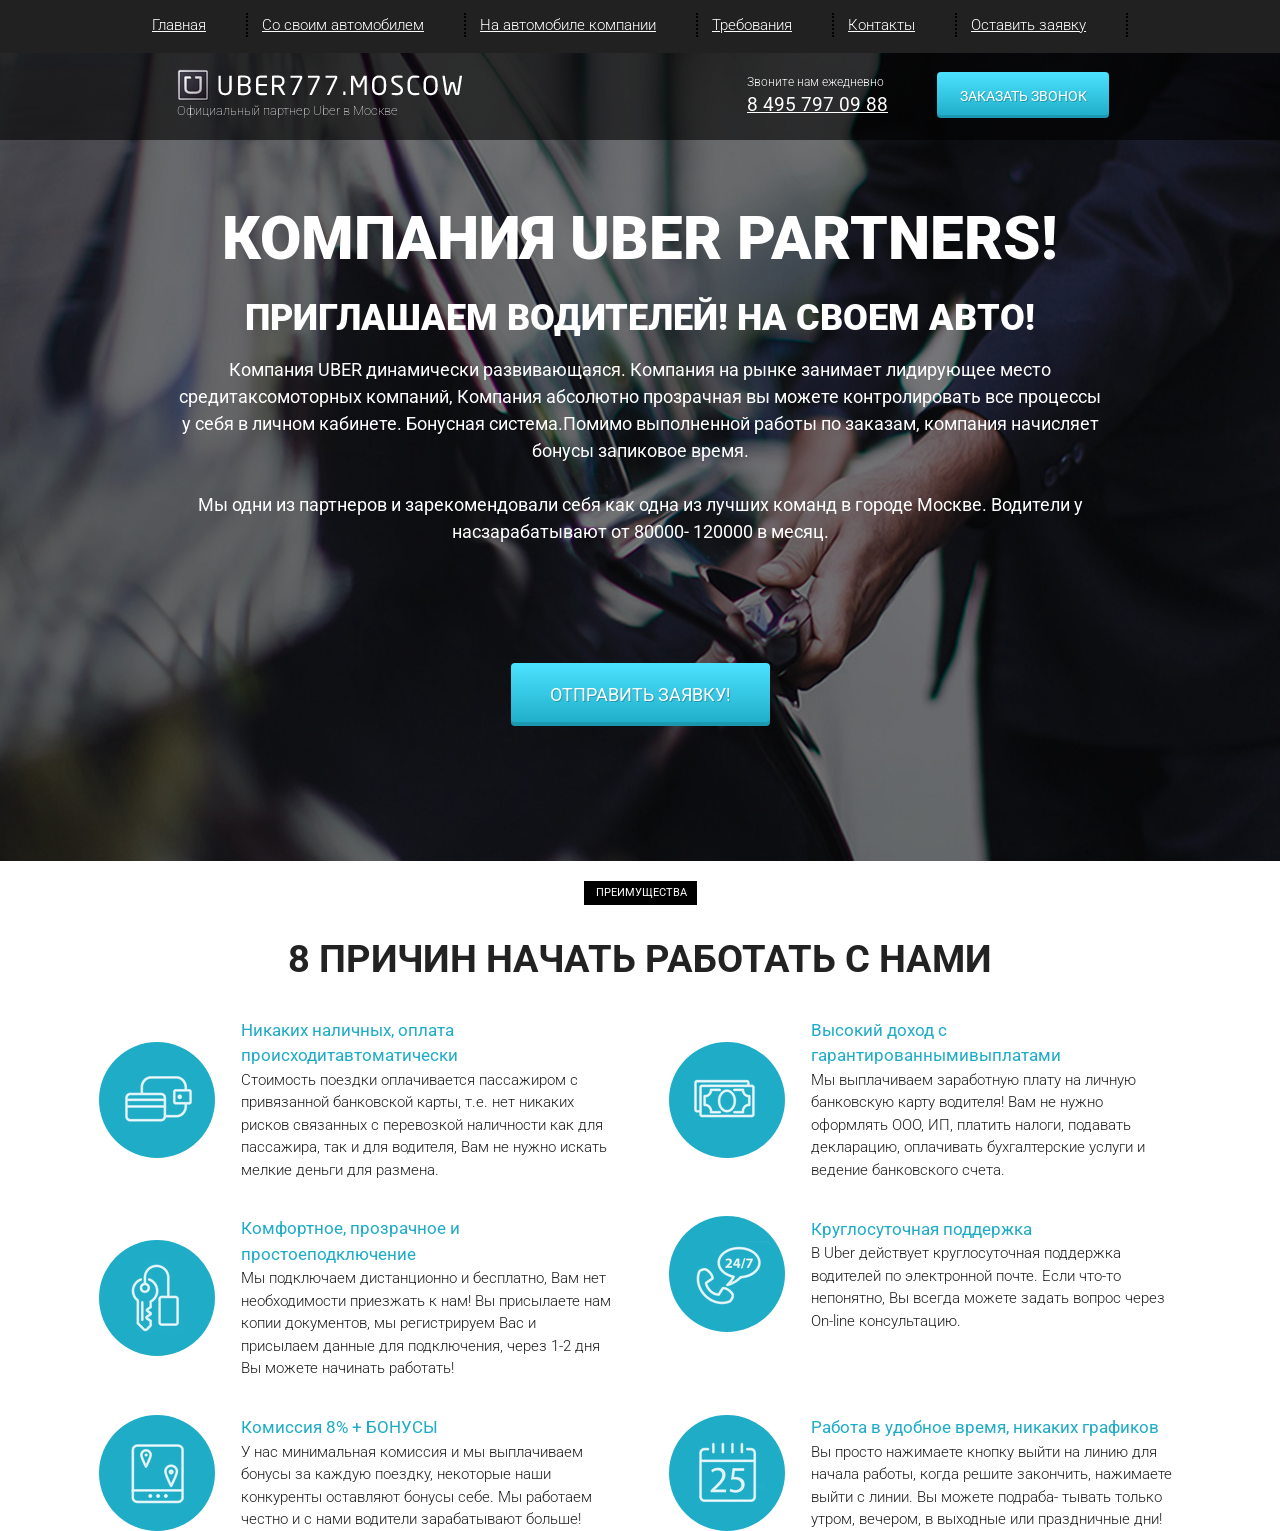
==== src/index.html @ 93c448b1 "first commit" ====
<!DOCTYPE html>
<html lang="en">
<head>
    <meta charset="UTF-8">
    <meta http-equiv="X-UA-Compatible" content="IE=edge">
    <meta name="viewport" content="width=device-width, initial-scale=1.0">
    <title>Document</title>
    <link rel="preconnect" href="https://fonts.googleapis.com">
    <link href="https://fonts.googleapis.com/css2?family=Roboto:wght@300;400;700&display=swap" rel="stylesheet">
    <link rel="stylesheet" href="css/bootstrap-reboot.min.css">
    <link rel="stylesheet" href="css/bootstrap-grid.min.css">
    <link rel="stylesheet" href="css/style.css">

</head>
<body>
    <header>
        <nav>
            <div class="container">
                <ul class="menu">
                    <li class="menu_item"><a href="#" class="menu_link">Главная</a></li>
                    <li class="menu_item"><a href="#" class="menu_link">Со своим автомобилем</a></li>
                    <li class="menu_item"><a href="#" class="menu_link">На автомобиле компании</a></li>
                    <li class="menu_item"><a href="#" class="menu_link">Требования</a></li>
                    <li class="menu_item"><a href="#" class="menu_link">Контакты</a></li>
                    <li class="menu_item"><a href="#" class="menu_link">Оставить заявку</a></li>
                </ul>
        </div>
        </nav>

        <div class="subheader">
            <div class="container">
                <div class="row">
                    <div class="col-md-4 offset-md-1">
                        <a href="#" class="subheader_logo">
                            <img src="icons/logo.png" alt="logo">
                        </a>

                        <div class="subheader_official">Официальный партнер Uber в Москве</div>
                    </div>

                    <div class="col-md-2 offset-md-2">
                        <div class="subheader_call">
                            Звоните нам ежедневно
                        </div>
                        <a href="tel:84957970988" class="subheader_phone">8 495 797 09 88</a>
                    </div>

                    <div class="col-md-2">
                        <button class="subheader_btn">заказать звонок</button>
                    </div>
                
                </div>
            </div>
        </div>
    </header>

    <section class="promo">
        <div class="container">
            <div class="row">
                <div class="col-md-10 offset-md-1">
                    <h1 class="promo_header">
                        КОМПАНИЯ UBER PARTNERS!
                    </h1>
                    <h2 class="promo_subheader">
                        ПРИГЛАШАЕМ ВОДИТЕЛЕЙ! НА СВОЕМ АВТО!
                    </h2>
                    <p class="promo_descr">Компания UBER  динамически развивающаяся. Компания на рынке занимает лидирующее место средитаксомоторных компаний, Компания абсолютно прозрачная вы можете контролировать все процессы у себя в личном кабинете. Бонуcная система.Помимо выполненной работы по заказам, компания начисляет бонусы запиковое время.
                    <br><br>    
                    Мы одни из партнеров и зарекомендовали себя как одна из лучших команд в городе Москве.  Водители у насзарабатывают от 80000- 120000 в месяц.</p>
                    <button class="promo_btn">ОТПРАВИТЬ ЗАЯВКУ!</button>
                </div>
            </div>
        </div>
    </section>

    <section class="advantages">

        <div class="container">
            <h2 class="advantages_header">преимущества</h2>
            <h3 class="advantages_subheader">8 причин начать работать с нами</h3>
            <div class="row">
                <div class="col-md-6">
                    <div class="advantages_card">
                        <div class="card_icon">
                            <img src="icons/wallet_icn.png" alt="icon">
                        </div>
                        <div class="card_descr">
                            <div class="card_subtitle">
                                Никаких наличных, оплата происходитавтоматически
                            </div>
                            <div class="card_text">
                                Стоимость поездки оплачивается пассажиром с привязанной банковской карты, т.е. нет никаких рисков связанных с перевозкой наличности как для пассажира, так и для водителя, Вам не нужно искать мелкие деньги для размена.  
                            </div>
                        </div>
                    </div>
                </div>

                <div class="col-md-6">
                    <div class="advantages_card">
                        <div class="card_icon">
                            <img src="icons/money_icn.svg" alt="icon">
                        </div>
                        <div class="card_descr">
                            <div class="card_subtitle">
                                Высокий доход с гарантированнымивыплатами
                            </div>
                            <div class="card_text">
                                Мы выплачиваем заработную плату на личную банковскую карту водителя! Вам не нужно оформлять ООО, ИП, платить налоги, подавать декларацию, оплачивать бухгалтерские услуги и ведение банковского счета.  
                            </div>
                        </div>
                    </div>
                </div>

                <div class="col-md-6">
                    <div class="advantages_card">
                        <div class="card_icon">
                            <img src="icons/keys_icn.svg" alt="icon">
                        </div>
                        <div class="card_descr">
                            <div class="card_subtitle">
                                Комфортное, прозрачное и простоеподключение
                            </div>
                            <div class="card_text">
                                Мы подключаем дистанционно и бесплатно, Вам нет необходимости приезжать к нам! Вы присылаете нам копии документов, мы регистрируем Вас и присылаем данные для подключения, через 1-2 дня Вы можете начинать работать!  
                            </div>
                        </div>
                    </div>
                </div>

                <div class="col-md-6">
                    <div class="advantages_card">
                        <div class="card_icon">
                            <img src="icons/phone_icn.png" alt="icon">
                        </div>
                        <div class="card_descr">
                            <div class="card_subtitle">
                                Круглосуточная поддержка
                            </div>
                            <div class="card_text">
                                В Uber действует круглосуточная поддержка водителей по электронной почте. Если что-то непонятно, Вы всегда можете задать вопрос через On-line консультацию.
                            </div>
                        </div>
                    </div>
                </div>

                <div class="col-md-6">
                    <div class="advantages_card">
                        <div class="card_icon">
                            <img src="icons/tablet_icn.png" alt="icon">
                        </div>
                        <div class="card_descr">
                            <div class="card_subtitle">
                                Комиссия 8% + БОНУСЫ
                            </div>
                            <div class="card_text">
                                У нас минимальная комиссия и мы выплачиваем бонусы за каждую поездку, некоторые наши конкуренты оставляют бонусы себе. Мы работаем честно и с нами водители зарабатывают больше!  
                            </div>
                        </div>
                    </div>
                </div>

                <div class="col-md-6">
                    <div class="advantages_card">
                        <div class="card_icon">
                            <img src="icons/calendar_icn.png" alt="icon">
                        </div>
                        <div class="card_descr">
                            <div class="card_subtitle">
                                Работа в удобное время, никаких графиков
                            </div>
                            <div class="card_text">
                                Вы просто нажимаете кнопку выйти на линию для начала работы, когда решите закончить, нажимаете выйти с линии. Вы можете подраба-
тывать только утром, вечером, в выходные или праздничные дни!   
                            </div>
                        </div>
                    </div>
                </div>

            </div>
        </div>

    </section>
</body>
</html>
---- src/css/style.css ----
* {
    font-family: 'Roboto', sans-serif;
}

header {
    position: relative;
}

nav {
    height: 53px;
    background: #212121;
}

.menu {
    display: flex;
    justify-content: space-between;
    padding: 13px 70px;
    margin: 0;
    list-style: none;
}

.menu .menu_link {
    font-weight: 300;
    font-size: 15px;
    color: #FFFFFF;
}

.menu .menu_item {
    border-right: 2px dotted black;
    padding-right: 40px;
}

.subheader {
    position: absolute;
    width: 100%;
    height: 87px;
    background: rgba(0, 0, 0, .6);
}

.subheader .subheader_logo {
    display: block;
    max-width: 100%;
    margin-top: 16px;
}

.subheader .subheader_official {
    font-weight: 100;
    font-size: 13px;
    color: #FFFFFF;
}

.subheader .subheader_call {
    font-weight: 300;
    font-size: 12px;
    color: #FFFFFF;
    margin-top: 20px;
}

.subheader .subheader_phone {
    text-transform: uppercase;
    font-weight: 400;
    font-size: 19px;
    color: #FFFFFF;
}

.subheader .subheader_btn {
    margin-top: 19px;
    width: 172px;
    height: 46px;
    background: linear-gradient(0deg, #1EACC7 0%, #4CE2FF 100%);
    box-shadow: inset 0px -3px 0px rgba(0, 0, 0, 0.12);
    border-radius: 4px;
    border: none;
    font-weight: 400;
    font-size: 14px;
    line-height: 46px;
    align-items: center;
    text-align: center;
    text-transform: uppercase;
    color: #FFFFFF;
    text-shadow: 1px 1px 0px rgba(0, 0, 0, 0.21);
}

.promo {
    padding: 150px 0 135px 0;
    min-height: 800px;
    background: url(../Img/uber_bg.jpeg) center center/cover no-repeat;
}

.promo .promo_header {
    margin: 0;
    font-weight: 900;
    font-size: 60px;
    align-items: center;
    text-align: center;
    text-transform: uppercase;
    color: #FFFFFF;
}

.promo .promo_subheader {
    margin: 0;
    margin-top: 22px;
    font-weight: 900;
    font-size: 36px;
    align-items: center;
    text-align: center;
    text-transform: uppercase;
    color: #FFFFFF;
}

.promo .promo_descr {
    margin-top: 16px;
    font-weight: 400;
    font-size: 18px;
    align-items: center;
    text-align: center;
    color: #FFFFFF;
}

.promo .promo_btn {
    display: block;
    margin: 118px auto 0 auto;
    width: 259px;
    height: 63px;
    background: linear-gradient(0deg, #1EACC7 0%, #4CE2FF 100%);
    box-shadow: inset 0px -4px 0px rgba(0, 0, 0, 0.12);
    border-radius: 4px;
    border: none;
    font-weight: 400;
    font-size: 18px;
    align-items: center;
    text-align: center;
    text-transform: uppercase;
    color: #FFFFFF;
    text-shadow: 1px 1px 0px rgba(0, 0, 0, 0.21);
}

.advantages_header {
    margin: 0 auto;
    margin-top: 20px;
    width: 113px;
    height: 24px;
    padding: 5px 12px;
    font-weight: 400;
    font-size: 11px;
    text-transform: uppercase;
    color: #FFFFFF;
    background-color: #000000;
}

.advantages_subheader {
    font-weight: 700;
    font-size: 38px;
    text-transform: uppercase;
    color: #222222;
    margin: 0 auto;
    text-align: center;
    margin-top: 32px;
}

.advantages_card {
    display: flex;
    justify-content: center;
    align-items: center;
    margin-top: 35px
}

.card_icon {
    border-radius: 100%;
    background-color: #1EACC7;
    width: 116px;
    height: 116px;
    display: flex;
    justify-content: center;
    align-items: center;
    margin-right: 26px;
}

.card_descr {
    width: 371px;
}

.card_subtitle {
    font-weight: 400;
    font-size: 17px;
    display: flex;
    align-items: center;
    color: #1EACC7;
}

.card_text {
    font-weight: 300;
    font-size: 15px;
    color: #202020;
}
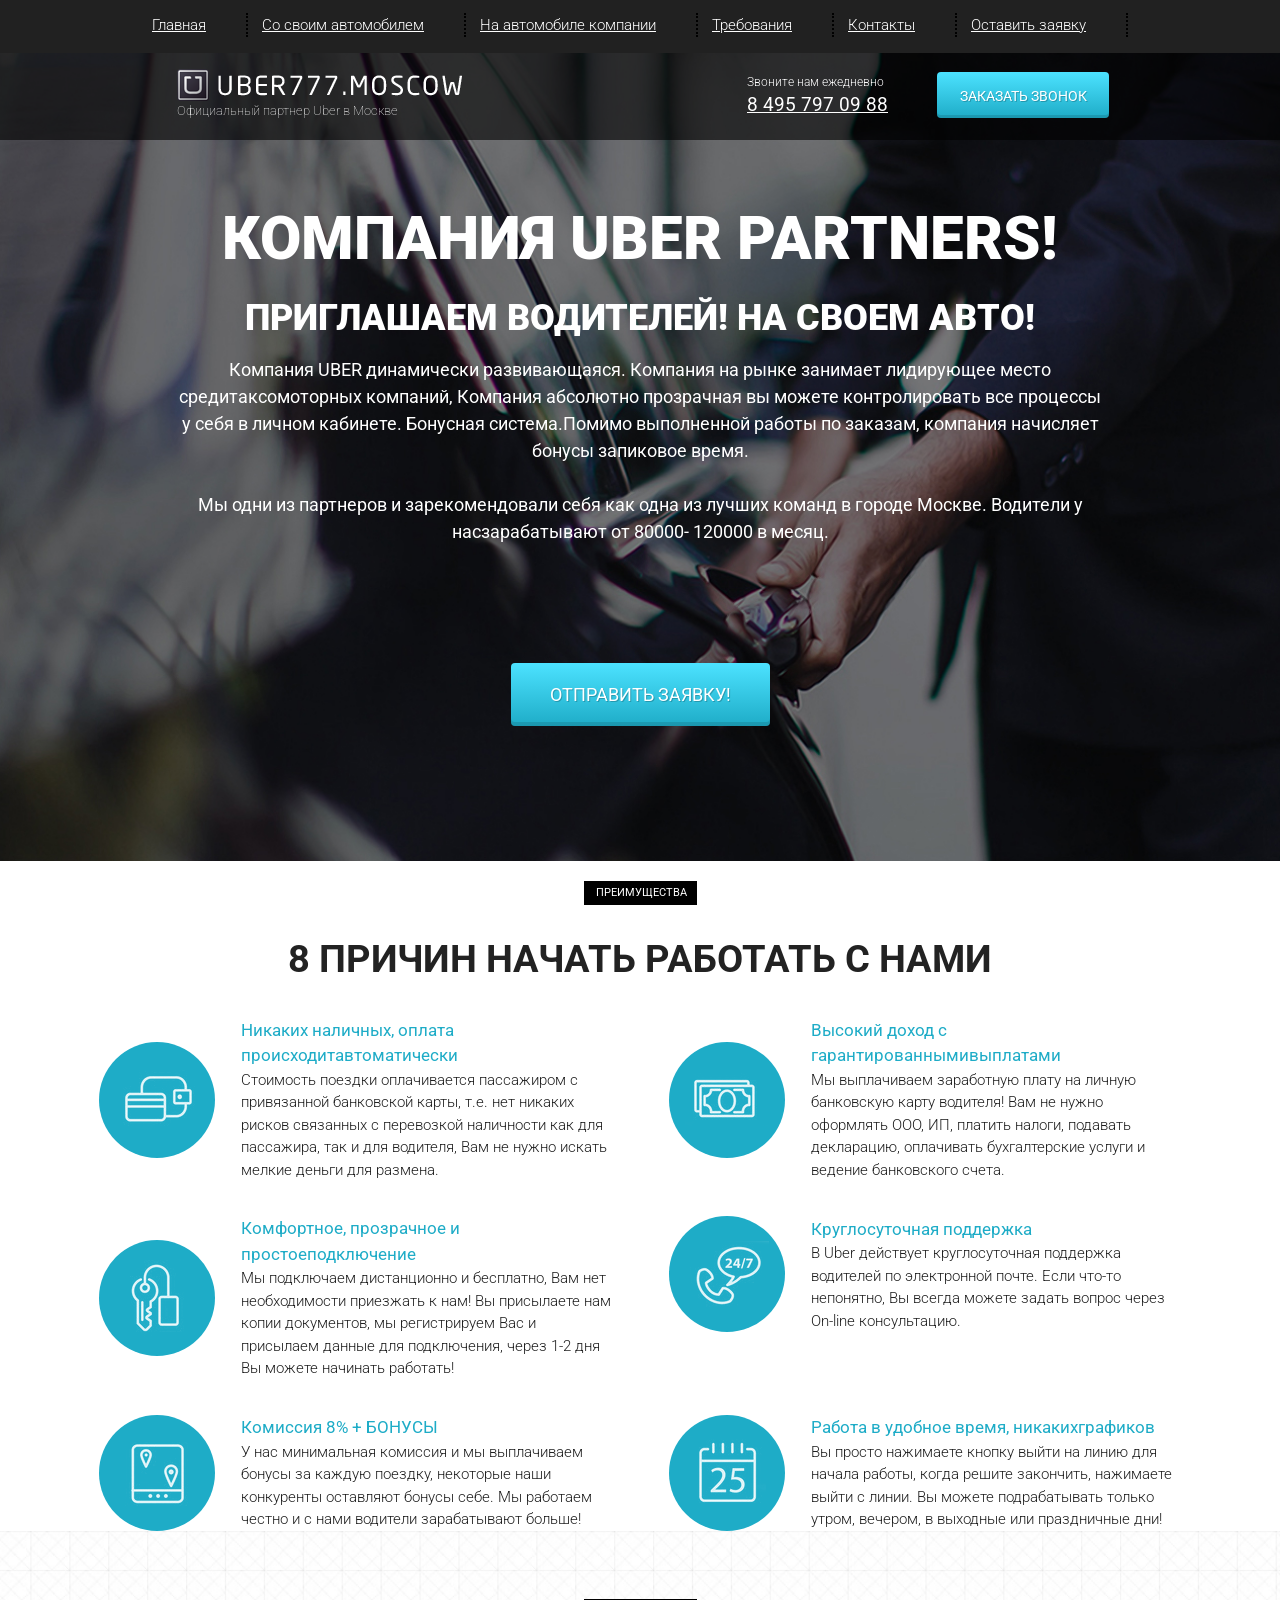
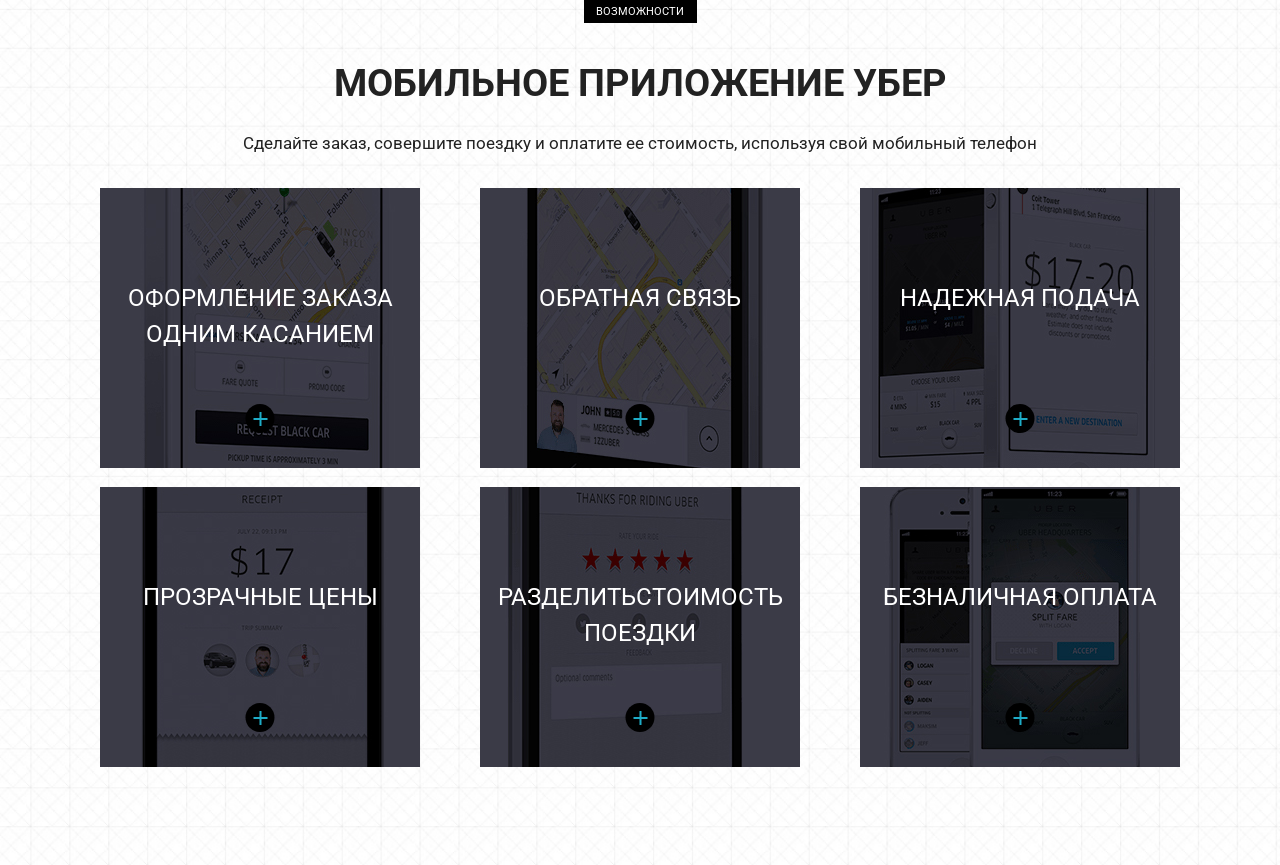
==== commit d694927e: "add mobile section" ====
--- a/src/index.html
+++ b/src/index.html
@@ -9,7 +9,7 @@
     <link href="https://fonts.googleapis.com/css2?family=Roboto:wght@300;400;700&display=swap" rel="stylesheet">
     <link rel="stylesheet" href="css/bootstrap-reboot.min.css">
     <link rel="stylesheet" href="css/bootstrap-grid.min.css">
-    <link rel="stylesheet" href="css/style.css">
+    <link rel="stylesheet" href="css/style.min.css">
 
 </head>
 <body>
@@ -76,8 +76,8 @@
     <section class="advantages">
 
         <div class="container">
-            <h2 class="advantages_header">преимущества</h2>
-            <h3 class="advantages_subheader">8 причин начать работать с нами</h3>
+            <h2 class="label">преимущества</h2>
+            <h3 class="title">8 причин начать работать с нами</h3>
             <div class="row">
                 <div class="col-md-6">
                     <div class="advantages_card">
@@ -166,20 +166,64 @@
                         </div>
                         <div class="card_descr">
                             <div class="card_subtitle">
-                                Работа в удобное время, никаких -графиков
-                            </div>
-                            <div class="card_text">
-                                Вы просто нажимаете кнопку выйти на линию для начала работы, когда решите закончить, нажимаете выйти с линии. Вы можете подраба-
-тывать только утром, вечером, в выходные или праздничные дни!   
-                            </div>
-                        </div>
-                    </div>
-                </div>
-
-            </div>
-        </div>
-
+                                Работа в удобное время, никакихграфиков
+                            </div>
+                            <div class="card_text">
+                                Вы просто нажимаете кнопку выйти на линию для начала работы, когда решите закончить, нажимаете выйти с линии. Вы можете подрабатывать только утром, вечером, в выходные или праздничные дни!   
+                            </div>
+                        </div>
+                    </div>
+                </div>
+
+            </div>
+        </div>
     </section>
+
+    <section class="mobile">
+        <div class="container">
+            <div class="label">возможности</div>
+        <div class="title">мобильное приложение убер</div>
+        <div class="subtitle">Сделайте заказ, совершите поездку и оплатите ее стоимость, используя свой мобильный телефон</div>
+        <div class="row">
+            <div class="col-md-4">
+                <div class="mobile_item mobile_item_1">
+                    <div class="mobile_item_subtitle">оформление заказа одним касанием</div>
+                    <div class="mobile_item_plus"><img src="icons/plus.png" alt="plus"></div>
+                </div>
+            </div>
+            <div class="col-md-4">
+                <div class="mobile_item mobile_item_2">
+                    <div class="mobile_item_subtitle">обратная связь</div>
+                    <div class="mobile_item_plus"><img src="icons/plus.png" alt="plus"></div>
+                </div>
+            </div>
+            <div class="col-md-4">
+                <div class="mobile_item mobile_item_3">
+                    <div class="mobile_item_subtitle">надежная подача</div>
+                    <div class="mobile_item_plus"><img src="icons/plus.png" alt="plus"></div>
+                </div>
+            </div>
+            <div class="col-md-4">
+                <div class="mobile_item mobile_item_4">
+                    <div class="mobile_item_subtitle">прозрачные цены</div>
+                    <div class="mobile_item_plus"><img src="icons/plus.png" alt="plus"></div>
+                </div>
+            </div>
+            <div class="col-md-4">
+                <div class="mobile_item mobile_item_5">
+                    <div class="mobile_item_subtitle">разделитьстоимость поездки</div>
+                    <div class="mobile_item_plus"><img src="icons/plus.png" alt="plus"></div>
+                </div>
+            </div>
+            <div class="col-md-4">
+                <div class="mobile_item mobile_item_6">
+                    <div class="mobile_item_subtitle">безналичная оплата</div>
+                    <div class="mobile_item_plus"><img src="icons/plus.png" alt="plus"></div>
+                </div>
+            </div>
+        </div>
+        </div>
+    </section>
+
 </body>
 </html>
--- a/src/css/style.min.css
+++ b/src/css/style.min.css
@@ -0,0 +1 @@
+*{font-family:"Roboto",sans-serif}header{position:relative}nav{height:53px;background:#212121}.menu{display:flex;justify-content:space-between;padding:13px 70px;margin:0;list-style:none}.menu .menu_link{font-weight:300;font-size:15px;color:#fff}.menu .menu_item{border-right:2px dotted #000;padding-right:40px}.subheader{position:absolute;width:100%;height:87px;background:rgba(0,0,0,.6)}.subheader .subheader_logo{display:block;max-width:100%;margin-top:16px}.subheader .subheader_official{font-weight:100;font-size:13px;color:#fff}.subheader .subheader_call{font-weight:300;font-size:12px;color:#fff;margin-top:20px}.subheader .subheader_phone{text-transform:uppercase;font-weight:400;font-size:19px;color:#fff}.subheader .subheader_btn{margin-top:19px;width:172px;height:46px;background:linear-gradient(0deg, #1EACC7 0%, #4CE2FF 100%);box-shadow:inset 0px -3px 0px rgba(0,0,0,.12);border-radius:4px;border:none;font-weight:400;font-size:14px;line-height:46px;align-items:center;text-align:center;text-transform:uppercase;color:#fff;text-shadow:1px 1px 0px rgba(0,0,0,.21)}.promo{padding:150px 0 135px 0;min-height:800px;background:url(../Img/uber_bg.jpeg) center center/cover no-repeat}.promo .promo_header{margin:0;font-weight:900;font-size:60px;align-items:center;text-align:center;text-transform:uppercase;color:#fff}.promo .promo_subheader{margin:0;margin-top:22px;font-weight:900;font-size:36px;align-items:center;text-align:center;text-transform:uppercase;color:#fff}.promo .promo_descr{margin-top:16px;font-weight:400;font-size:18px;align-items:center;text-align:center;color:#fff}.promo .promo_btn{display:block;margin:118px auto 0 auto;width:259px;height:63px;background:linear-gradient(0deg, #1EACC7 0%, #4CE2FF 100%);box-shadow:inset 0px -4px 0px rgba(0,0,0,.12);border-radius:4px;border:none;font-weight:400;font-size:18px;align-items:center;text-align:center;text-transform:uppercase;color:#fff;text-shadow:1px 1px 0px rgba(0,0,0,.21)}.label{margin:0 auto;margin-top:20px;width:113px;height:24px;padding:5px 12px;font-weight:400;font-size:11px;text-transform:uppercase;color:#fff;background-color:#000}.title{font-weight:700;font-size:38px;text-transform:uppercase;color:#222;margin:0 auto;text-align:center;margin-top:32px}.subtitle{margin-top:19px;font-weight:400;font-size:17px;text-align:center;color:#222}.advantages_card{display:flex;justify-content:center;align-items:center;margin-top:35px}.card_icon{border-radius:100%;background-color:#1eacc7;width:116px;height:116px;display:flex;justify-content:center;align-items:center;margin-right:26px}.card_descr{width:371px}.card_subtitle{font-weight:400;font-size:17px;display:flex;align-items:center;color:#1eacc7}.card_text{font-weight:300;font-size:15px;color:#202020}.mobile{min-height:864px;padding:48px 0 79px 0;background:url(../Img/mobile_bg.png) center center/cover no-repeat}.mobile .row{margin-top:32px}.mobile_item{width:320px;height:280px;margin:0 auto;margin-bottom:19px;padding-top:92px;position:relative}.mobile_item_1{background:url(../Img/card_1.png) center center/cover no-repeat}.mobile_item_2{background:url(../Img/card_2.png) center center/cover no-repeat}.mobile_item_3{background:url(../Img/card_3.png) center center/cover no-repeat}.mobile_item_4{background:url(../Img/card_4.png) center center/cover no-repeat}.mobile_item_5{background:url(../Img/card_5.png) center center/cover no-repeat}.mobile_item_6{background:url(../Img/card_6.png) center center/cover no-repeat}.mobile_item_subtitle{font-weight:400;font-size:24px;text-align:center;text-transform:uppercase;color:#fff}.mobile_item_plus{position:absolute;width:29px;height:29px;background:#000;margin:0 auto;border-radius:100%;padding:6px;display:flex;justify-content:center;align-items:center;bottom:35px;left:50%;transform:translateX(-50%);cursor:pointer}/*# sourceMappingURL=style.min.css.map */
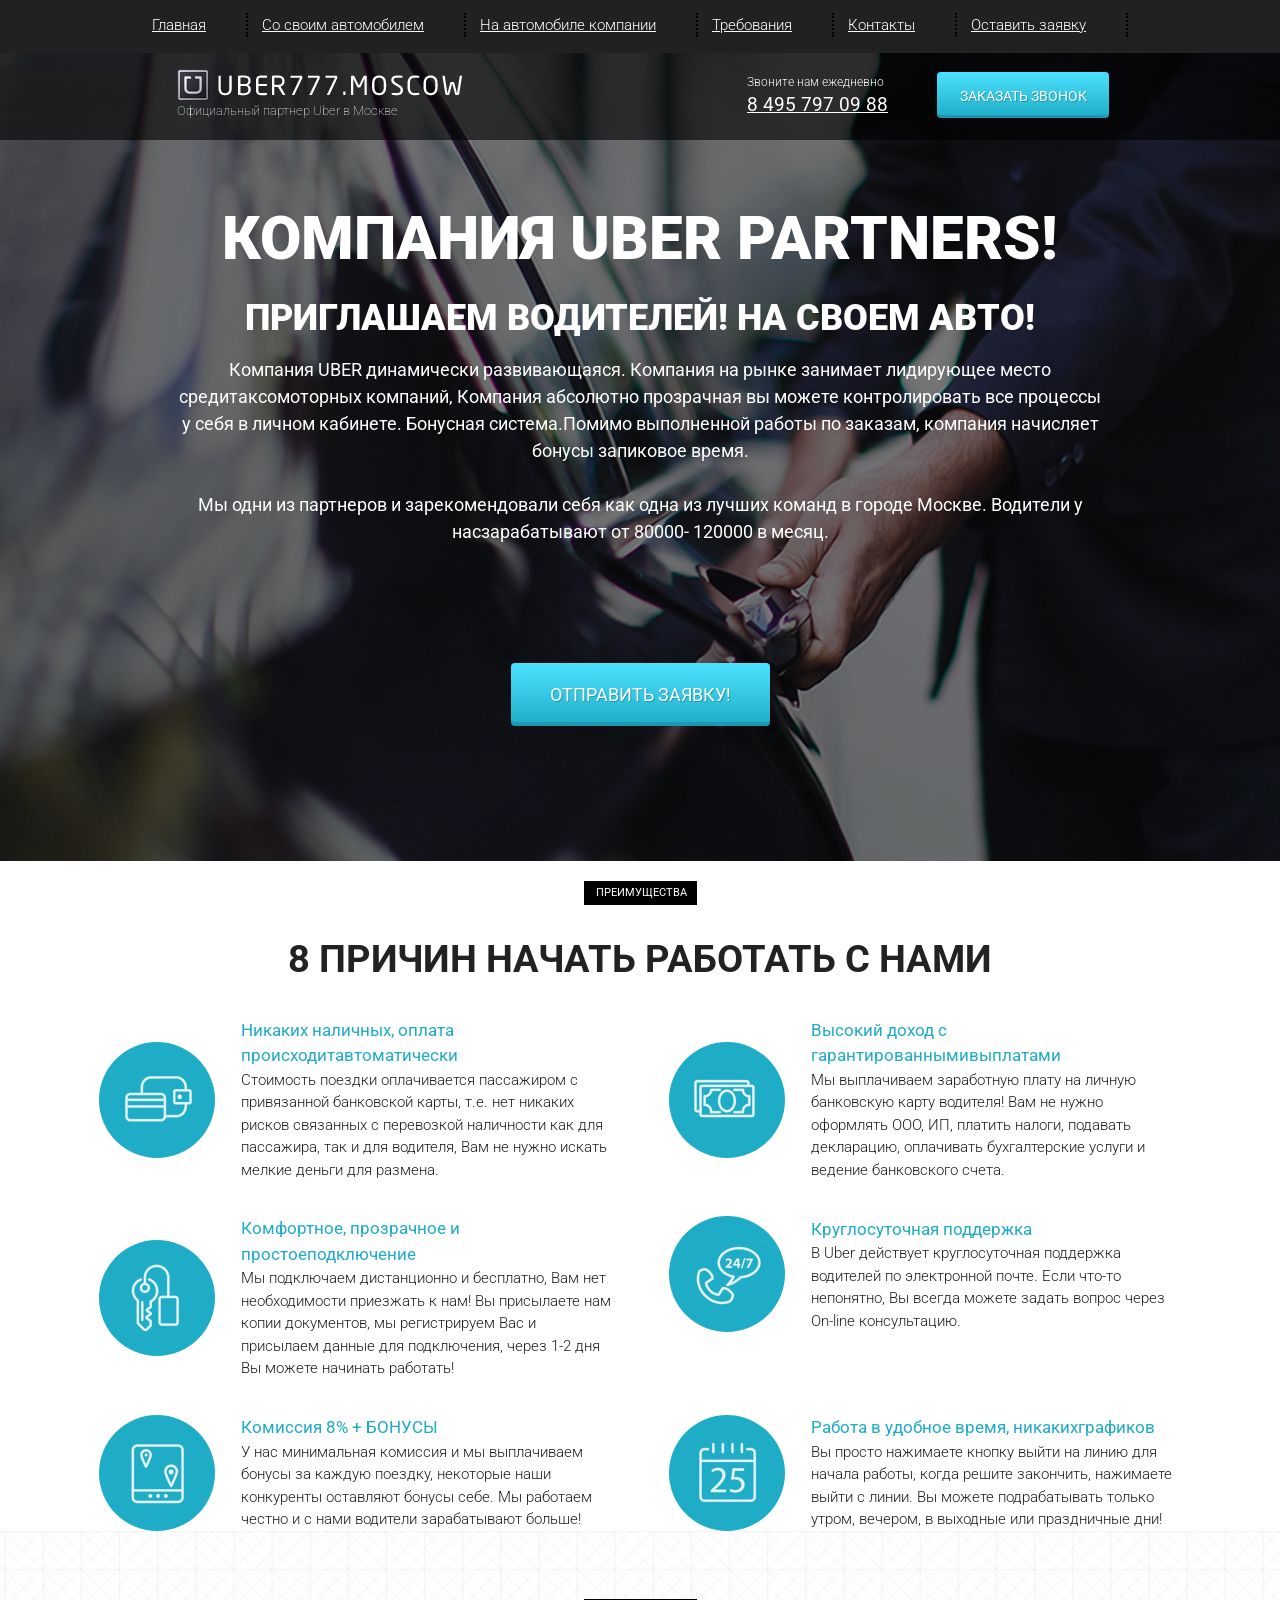
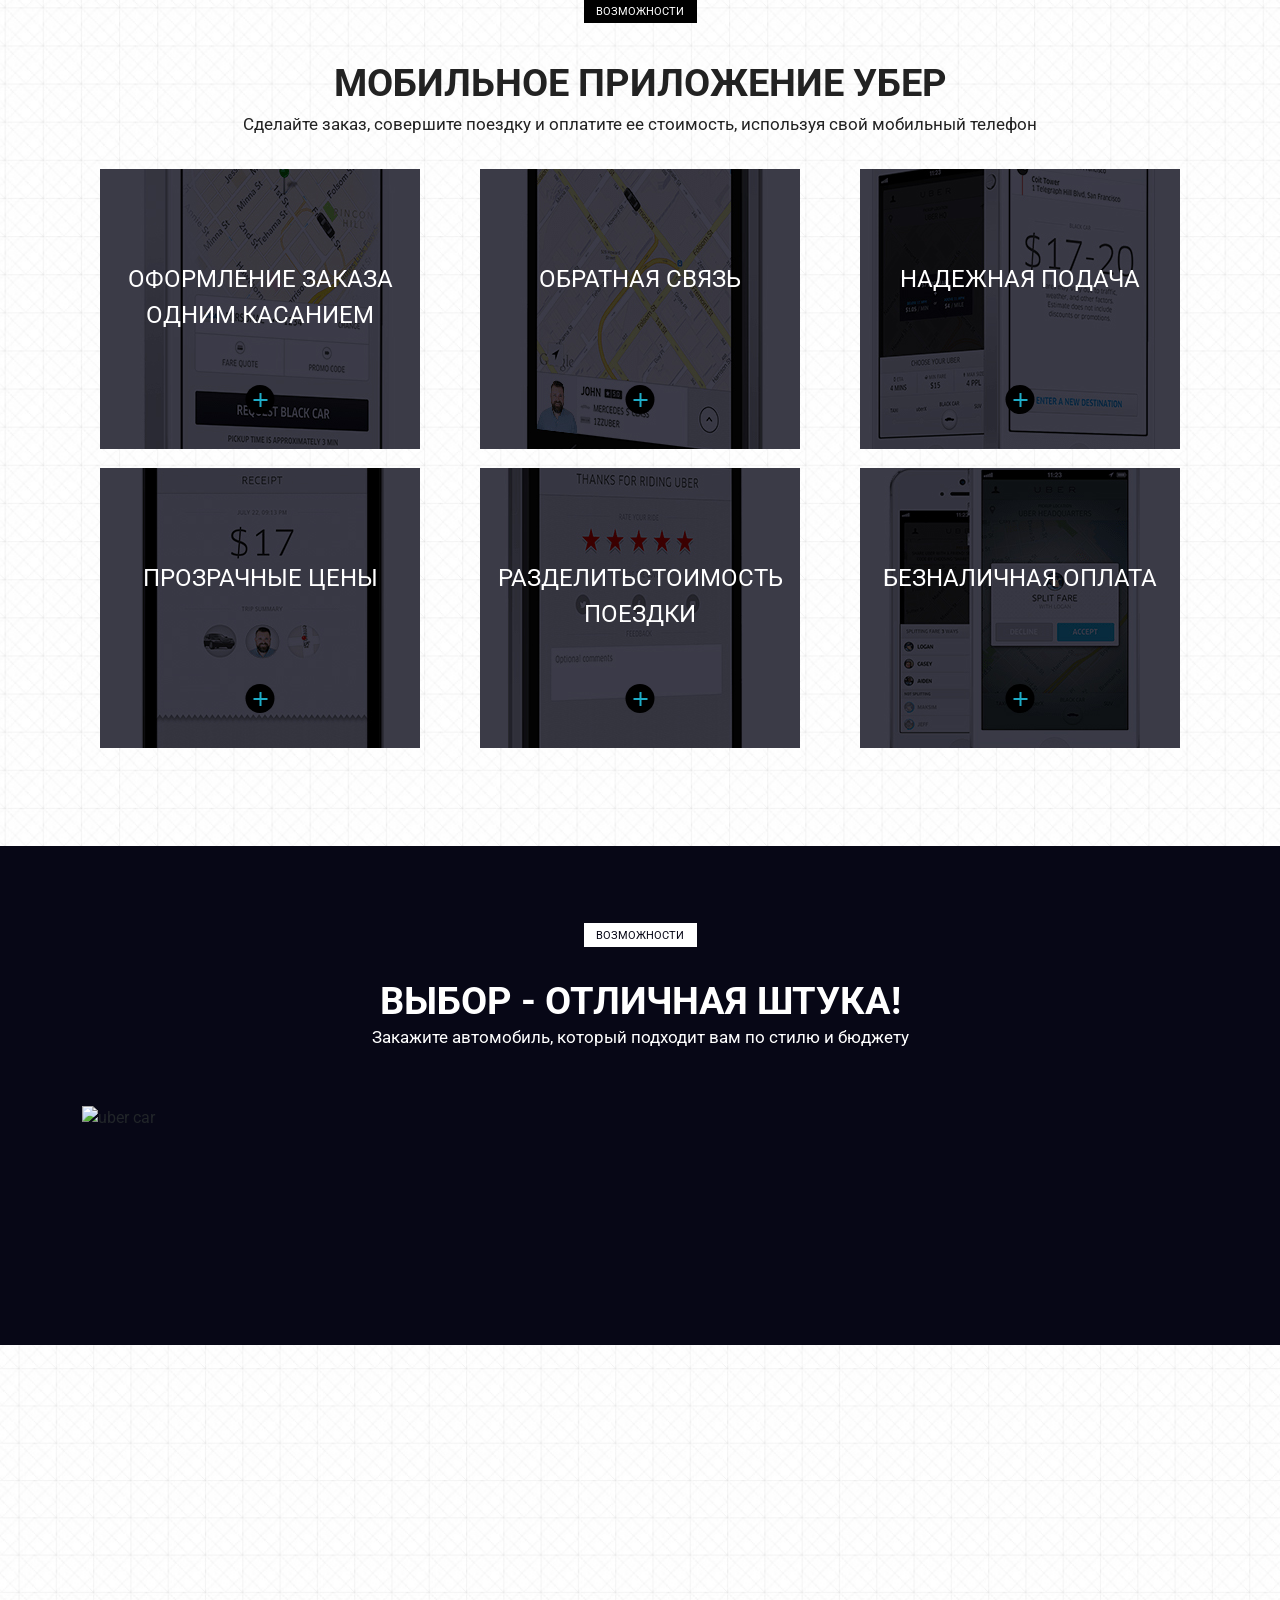
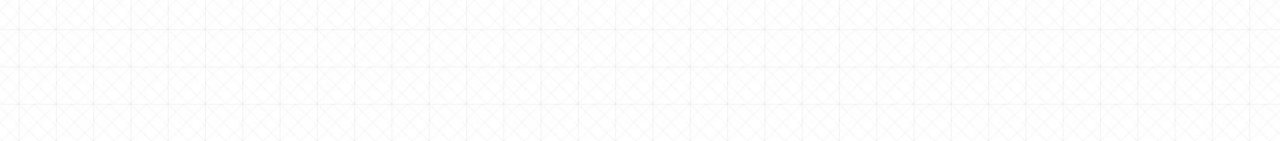
==== commit b320c076: "add section choice" ====
--- a/src/index.html
+++ b/src/index.html
@@ -225,5 +225,21 @@
         </div>
     </section>
 
+    <section class="choice">
+        <div class="container">
+            <div class="black"></div>
+            <div class="label">возможности</div>
+            <h2 class="title">Выбор - отличная штука!</h2>
+            <div class="subtitle">Закажите автомобиль, который подходит вам по стилю и бюджету</div>
+
+            <img src="img/car.png" alt="uber car" class="choice_img">
+            <div class="choice_descr">
+                Машины на каждый день.<br>
+                Лучше, быстрее и дешевле, чем такси
+            </div>
+        </div>
+    </section>
+
+
 </body>
 </html>
--- a/src/css/style.min.css
+++ b/src/css/style.min.css
@@ -1 +1 @@
-*{font-family:"Roboto",sans-serif}header{position:relative}nav{height:53px;background:#212121}.menu{display:flex;justify-content:space-between;padding:13px 70px;margin:0;list-style:none}.menu .menu_link{font-weight:300;font-size:15px;color:#fff}.menu .menu_item{border-right:2px dotted #000;padding-right:40px}.subheader{position:absolute;width:100%;height:87px;background:rgba(0,0,0,.6)}.subheader .subheader_logo{display:block;max-width:100%;margin-top:16px}.subheader .subheader_official{font-weight:100;font-size:13px;color:#fff}.subheader .subheader_call{font-weight:300;font-size:12px;color:#fff;margin-top:20px}.subheader .subheader_phone{text-transform:uppercase;font-weight:400;font-size:19px;color:#fff}.subheader .subheader_btn{margin-top:19px;width:172px;height:46px;background:linear-gradient(0deg, #1EACC7 0%, #4CE2FF 100%);box-shadow:inset 0px -3px 0px rgba(0,0,0,.12);border-radius:4px;border:none;font-weight:400;font-size:14px;line-height:46px;align-items:center;text-align:center;text-transform:uppercase;color:#fff;text-shadow:1px 1px 0px rgba(0,0,0,.21)}.promo{padding:150px 0 135px 0;min-height:800px;background:url(../Img/uber_bg.jpeg) center center/cover no-repeat}.promo .promo_header{margin:0;font-weight:900;font-size:60px;align-items:center;text-align:center;text-transform:uppercase;color:#fff}.promo .promo_subheader{margin:0;margin-top:22px;font-weight:900;font-size:36px;align-items:center;text-align:center;text-transform:uppercase;color:#fff}.promo .promo_descr{margin-top:16px;font-weight:400;font-size:18px;align-items:center;text-align:center;color:#fff}.promo .promo_btn{display:block;margin:118px auto 0 auto;width:259px;height:63px;background:linear-gradient(0deg, #1EACC7 0%, #4CE2FF 100%);box-shadow:inset 0px -4px 0px rgba(0,0,0,.12);border-radius:4px;border:none;font-weight:400;font-size:18px;align-items:center;text-align:center;text-transform:uppercase;color:#fff;text-shadow:1px 1px 0px rgba(0,0,0,.21)}.label{margin:0 auto;margin-top:20px;width:113px;height:24px;padding:5px 12px;font-weight:400;font-size:11px;text-transform:uppercase;color:#fff;background-color:#000}.title{font-weight:700;font-size:38px;text-transform:uppercase;color:#222;margin:0 auto;text-align:center;margin-top:32px}.subtitle{margin-top:19px;font-weight:400;font-size:17px;text-align:center;color:#222}.advantages_card{display:flex;justify-content:center;align-items:center;margin-top:35px}.card_icon{border-radius:100%;background-color:#1eacc7;width:116px;height:116px;display:flex;justify-content:center;align-items:center;margin-right:26px}.card_descr{width:371px}.card_subtitle{font-weight:400;font-size:17px;display:flex;align-items:center;color:#1eacc7}.card_text{font-weight:300;font-size:15px;color:#202020}.mobile{min-height:864px;padding:48px 0 79px 0;background:url(../Img/mobile_bg.png) center center/cover no-repeat}.mobile .row{margin-top:32px}.mobile_item{width:320px;height:280px;margin:0 auto;margin-bottom:19px;padding-top:92px;position:relative}.mobile_item_1{background:url(../Img/card_1.png) center center/cover no-repeat}.mobile_item_2{background:url(../Img/card_2.png) center center/cover no-repeat}.mobile_item_3{background:url(../Img/card_3.png) center center/cover no-repeat}.mobile_item_4{background:url(../Img/card_4.png) center center/cover no-repeat}.mobile_item_5{background:url(../Img/card_5.png) center center/cover no-repeat}.mobile_item_6{background:url(../Img/card_6.png) center center/cover no-repeat}.mobile_item_subtitle{font-weight:400;font-size:24px;text-align:center;text-transform:uppercase;color:#fff}.mobile_item_plus{position:absolute;width:29px;height:29px;background:#000;margin:0 auto;border-radius:100%;padding:6px;display:flex;justify-content:center;align-items:center;bottom:35px;left:50%;transform:translateX(-50%);cursor:pointer}/*# sourceMappingURL=style.min.css.map */+*{font-family:"Roboto",sans-serif}header{position:relative}nav{height:53px;background:#212121}.menu{display:flex;justify-content:space-between;padding:13px 70px;margin:0;list-style:none}.menu .menu_link{font-weight:300;font-size:15px;color:#fff}.menu .menu_item{border-right:2px dotted #000;padding-right:40px}.subheader{position:absolute;width:100%;height:87px;background:rgba(0,0,0,.6)}.subheader .subheader_logo{display:block;max-width:100%;margin-top:16px}.subheader .subheader_official{font-weight:100;font-size:13px;color:#fff}.subheader .subheader_call{font-weight:300;font-size:12px;color:#fff;margin-top:20px}.subheader .subheader_phone{text-transform:uppercase;font-weight:400;font-size:19px;color:#fff}.subheader .subheader_btn{margin-top:19px;width:172px;height:46px;background:linear-gradient(0deg, #1EACC7 0%, #4CE2FF 100%);box-shadow:inset 0px -3px 0px rgba(0,0,0,.12);border-radius:4px;border:none;font-weight:400;font-size:14px;line-height:46px;align-items:center;text-align:center;text-transform:uppercase;color:#fff;text-shadow:1px 1px 0px rgba(0,0,0,.21)}.promo{padding:150px 0 135px 0;min-height:800px;background:url(../Img/uber_bg.jpeg) center center/cover no-repeat}.promo .promo_header{margin:0;font-weight:900;font-size:60px;align-items:center;text-align:center;text-transform:uppercase;color:#fff}.promo .promo_subheader{margin:0;margin-top:22px;font-weight:900;font-size:36px;align-items:center;text-align:center;text-transform:uppercase;color:#fff}.promo .promo_descr{margin-top:16px;font-weight:400;font-size:18px;align-items:center;text-align:center;color:#fff}.promo .promo_btn{display:block;margin:118px auto 0 auto;width:259px;height:63px;background:linear-gradient(0deg, #1EACC7 0%, #4CE2FF 100%);box-shadow:inset 0px -4px 0px rgba(0,0,0,.12);border-radius:4px;border:none;font-weight:400;font-size:18px;align-items:center;text-align:center;text-transform:uppercase;color:#fff;text-shadow:1px 1px 0px rgba(0,0,0,.21)}.label{margin:0 auto;margin-top:20px;width:113px;height:24px;padding:5px 12px;font-weight:400;font-size:11px;text-transform:uppercase;color:#fff;background-color:#000}.title{font-weight:700;font-size:38px;text-transform:uppercase;color:#222;margin:0 auto;text-align:center;margin-top:32px}.subtitle{font-weight:400;font-size:17px;text-align:center;color:#222}.advantages_card{display:flex;justify-content:center;align-items:center;margin-top:35px}.card_icon{border-radius:100%;background-color:#1eacc7;width:116px;height:116px;display:flex;justify-content:center;align-items:center;margin-right:26px}.card_descr{width:371px}.card_subtitle{font-weight:400;font-size:17px;display:flex;align-items:center;color:#1eacc7}.card_text{font-weight:300;font-size:15px;color:#202020}.mobile{min-height:864px;padding:48px 0 79px 0;background:url(../Img/mobile_bg.png) center center/cover no-repeat}.mobile .row{margin-top:32px}.mobile_item{width:320px;height:280px;margin:0 auto;margin-bottom:19px;padding-top:92px;position:relative}.mobile_item_1{background:url(../Img/card_1.png) center center/cover no-repeat}.mobile_item_2{background:url(../Img/card_2.png) center center/cover no-repeat}.mobile_item_3{background:url(../Img/card_3.png) center center/cover no-repeat}.mobile_item_4{background:url(../Img/card_4.png) center center/cover no-repeat}.mobile_item_5{background:url(../Img/card_5.png) center center/cover no-repeat}.mobile_item_6{background:url(../Img/card_6.png) center center/cover no-repeat}.mobile_item_subtitle{font-weight:400;font-size:24px;text-align:center;text-transform:uppercase;color:#fff}.mobile_item_plus{position:absolute;width:29px;height:29px;background:#000;margin:0 auto;border-radius:100%;padding:6px;display:flex;justify-content:center;align-items:center;bottom:35px;left:50%;transform:translateX(-50%);cursor:pointer}.choice{position:relative;min-height:895px;padding:57px 0 138px 0;background:url("../Img/mobile_bg.png") center center/cover no-repeat}.choice_img{position:relative;display:block;margin:56px auto 0 auto;z-index:2}.choice_descr{text-align:center;color:#222;font-size:17px;font-weight:300;line-height:24px}.choice .black{position:absolute;top:0;left:0;height:499px;width:100%;background-color:#070716;z-index:1}.choice .label{color:#070716;background-color:#fff;z-index:2;position:relative}.choice .title{color:#fff;z-index:2;position:relative}.choice .subtitle{color:#fff;z-index:2;position:relative}/*# sourceMappingURL=style.min.css.map */
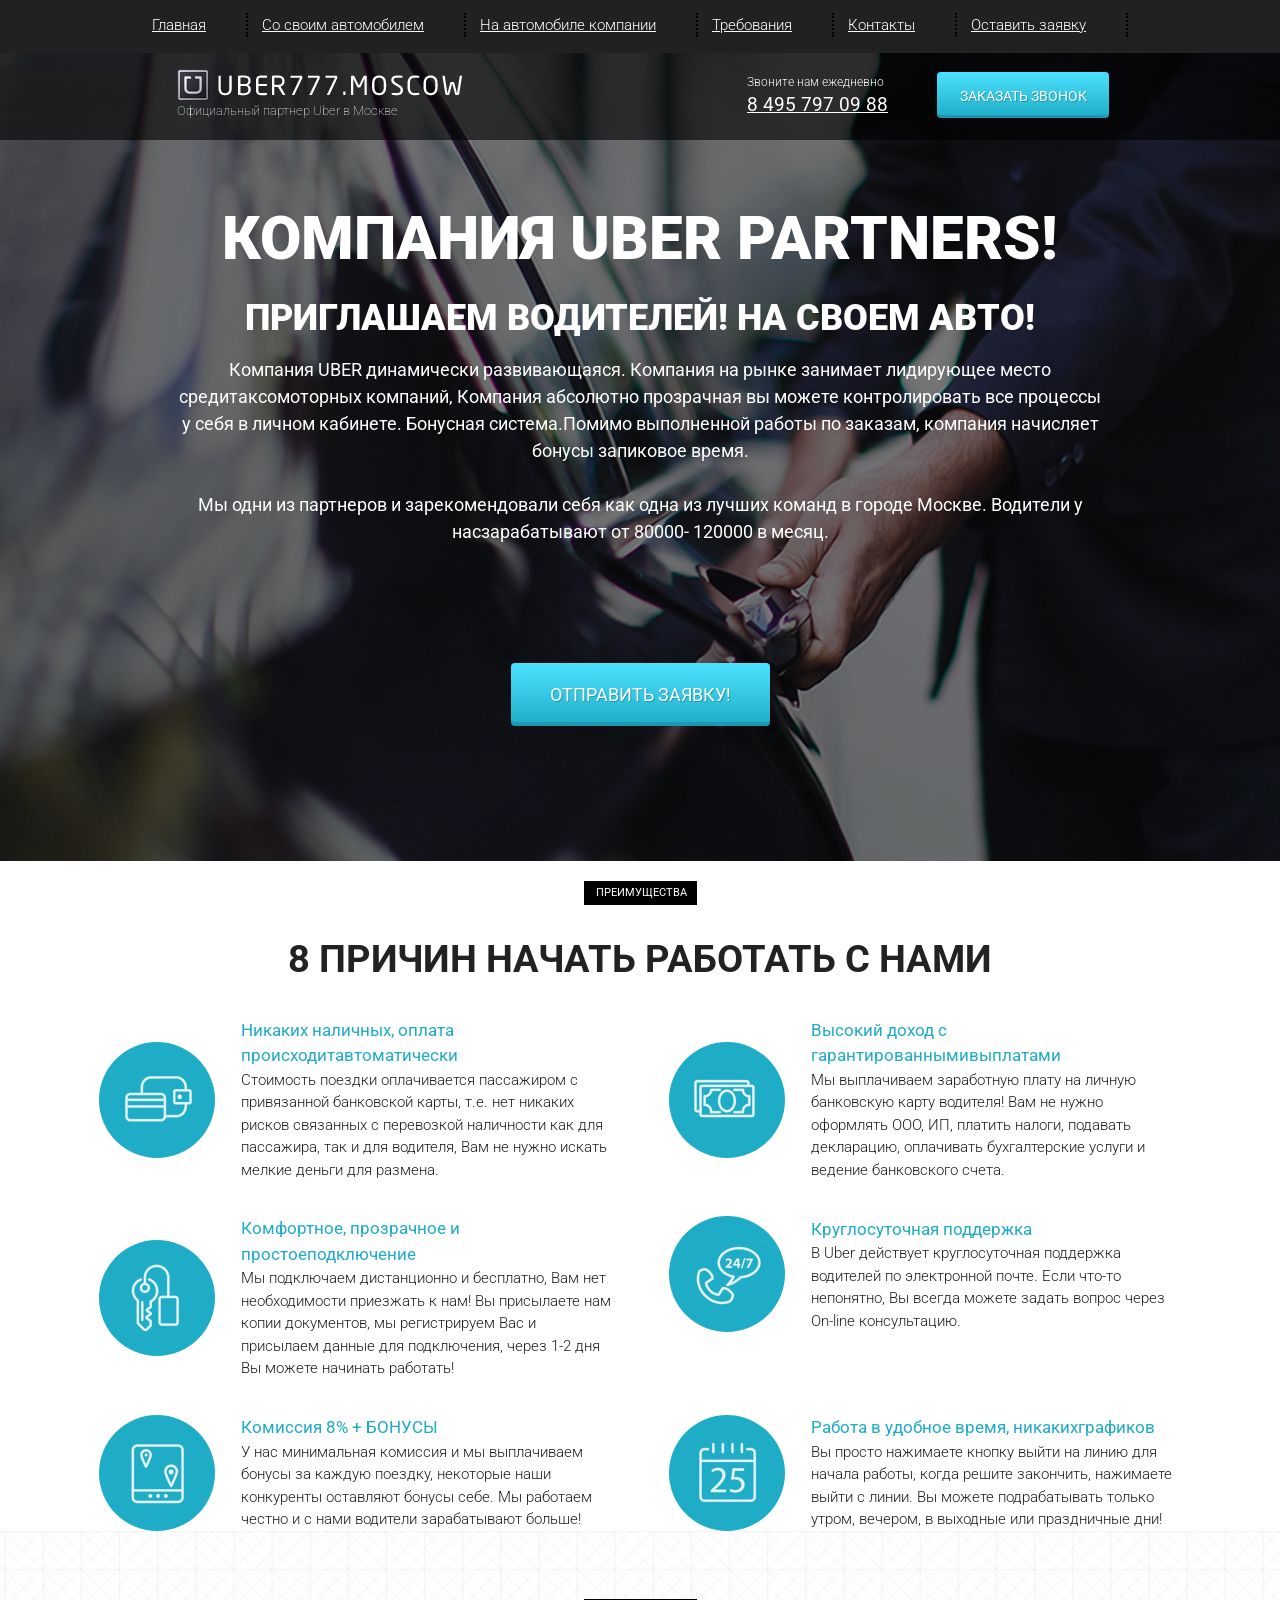
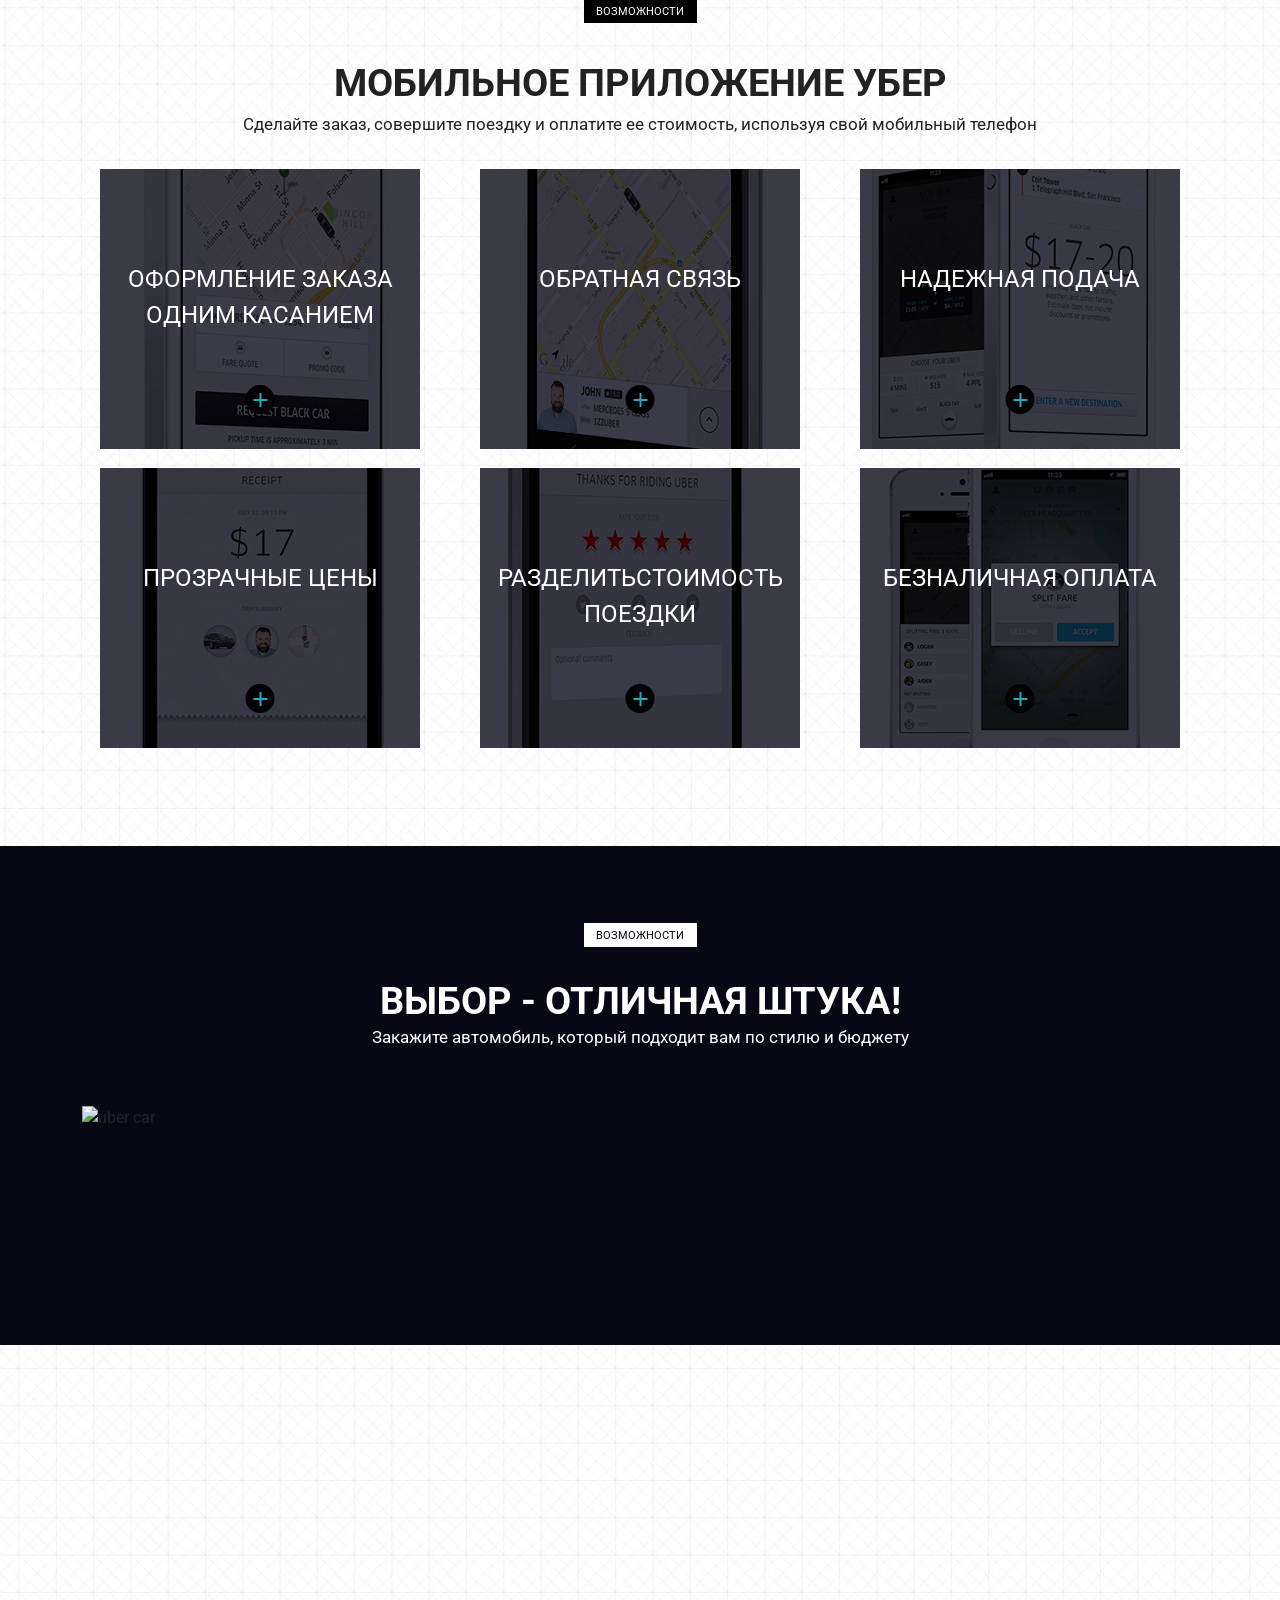
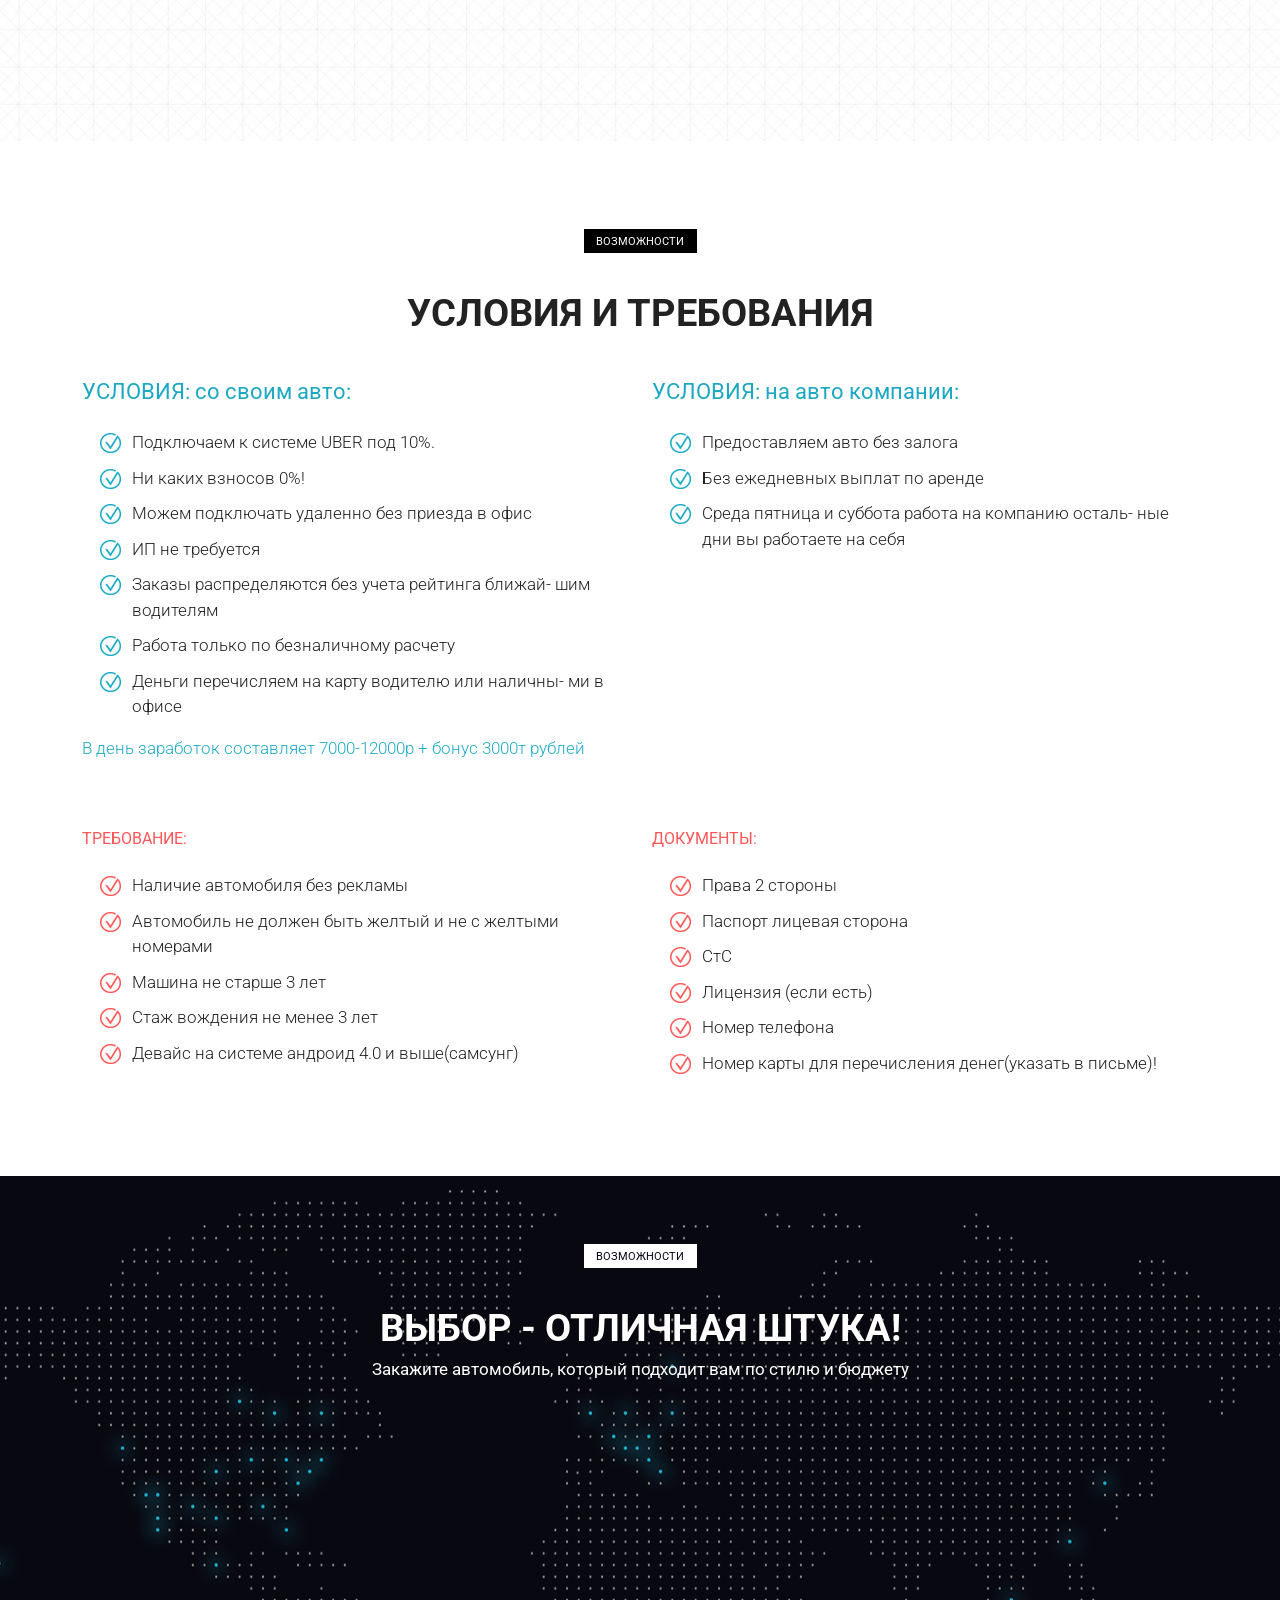
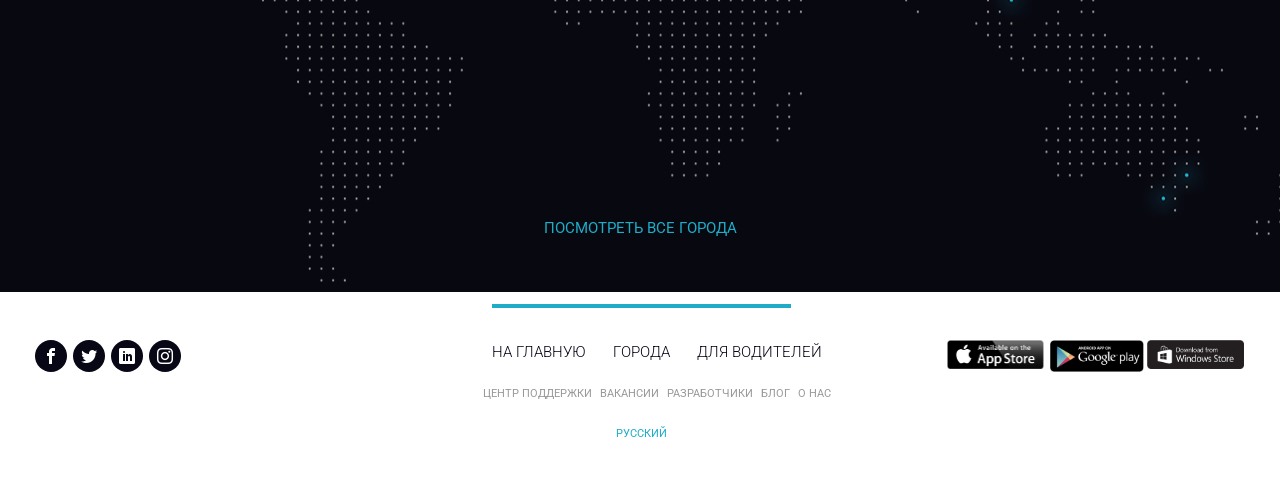
==== commit 5d1524fa: "add world section and footer" ====
--- a/src/index.html
+++ b/src/index.html
@@ -1,245 +1,421 @@
 <!DOCTYPE html>
 <html lang="en">
-<head>
-    <meta charset="UTF-8">
-    <meta http-equiv="X-UA-Compatible" content="IE=edge">
-    <meta name="viewport" content="width=device-width, initial-scale=1.0">
+  <head>
+    <meta charset="UTF-8" />
+    <meta http-equiv="X-UA-Compatible" content="IE=edge" />
+    <meta name="viewport" content="width=device-width, initial-scale=1.0" />
     <title>Document</title>
-    <link rel="preconnect" href="https://fonts.googleapis.com">
-    <link href="https://fonts.googleapis.com/css2?family=Roboto:wght@300;400;700&display=swap" rel="stylesheet">
-    <link rel="stylesheet" href="css/bootstrap-reboot.min.css">
-    <link rel="stylesheet" href="css/bootstrap-grid.min.css">
-    <link rel="stylesheet" href="css/style.min.css">
-
-</head>
-<body>
+    <link rel="preconnect" href="https://fonts.googleapis.com" />
+    <link
+      href="https://fonts.googleapis.com/css2?family=Roboto:wght@300;400;700&display=swap"
+      rel="stylesheet"
+    />
+    <link rel="stylesheet" href="css/bootstrap-reboot.min.css" />
+    <link rel="stylesheet" href="css/bootstrap-grid.min.css" />
+    <link rel="stylesheet" href="css/style.min.css" />
+    <link rel="stylesheet" href="css/font.css">
+
+  </head>
+  <body>
     <header>
-        <nav>
-            <div class="container">
-                <ul class="menu">
-                    <li class="menu_item"><a href="#" class="menu_link">Главная</a></li>
-                    <li class="menu_item"><a href="#" class="menu_link">Со своим автомобилем</a></li>
-                    <li class="menu_item"><a href="#" class="menu_link">На автомобиле компании</a></li>
-                    <li class="menu_item"><a href="#" class="menu_link">Требования</a></li>
-                    <li class="menu_item"><a href="#" class="menu_link">Контакты</a></li>
-                    <li class="menu_item"><a href="#" class="menu_link">Оставить заявку</a></li>
-                </ul>
-        </div>
-        </nav>
-
-        <div class="subheader">
-            <div class="container">
-                <div class="row">
-                    <div class="col-md-4 offset-md-1">
-                        <a href="#" class="subheader_logo">
-                            <img src="icons/logo.png" alt="logo">
-                        </a>
-
-                        <div class="subheader_official">Официальный партнер Uber в Москве</div>
-                    </div>
-
-                    <div class="col-md-2 offset-md-2">
-                        <div class="subheader_call">
-                            Звоните нам ежедневно
-                        </div>
-                        <a href="tel:84957970988" class="subheader_phone">8 495 797 09 88</a>
-                    </div>
-
-                    <div class="col-md-2">
-                        <button class="subheader_btn">заказать звонок</button>
-                    </div>
-                
-                </div>
-            </div>
-        </div>
+      <nav>
+        <div class="container">
+          <ul class="menu">
+            <li class="menu_item"><a href="#" class="menu_link">Главная</a></li>
+            <li class="menu_item">
+              <a href="#" class="menu_link">Со своим автомобилем</a>
+            </li>
+            <li class="menu_item">
+              <a href="#" class="menu_link">На автомобиле компании</a>
+            </li>
+            <li class="menu_item">
+              <a href="#" class="menu_link">Требования</a>
+            </li>
+            <li class="menu_item">
+              <a href="#" class="menu_link">Контакты</a>
+            </li>
+            <li class="menu_item">
+              <a href="#" class="menu_link">Оставить заявку</a>
+            </li>
+          </ul>
+        </div>
+      </nav>
+
+      <div class="subheader">
+        <div class="container">
+          <div class="row">
+            <div class="col-md-4 offset-md-1">
+              <a href="#" class="subheader_logo">
+                <img src="icons/logo.png" alt="logo" />
+              </a>
+
+              <div class="subheader_official">
+                Официальный партнер Uber в Москве
+              </div>
+            </div>
+
+            <div class="col-md-2 offset-md-2">
+              <div class="subheader_call">Звоните нам ежедневно</div>
+              <a href="tel:84957970988" class="subheader_phone"
+                >8 495 797 09 88</a
+              >
+            </div>
+
+            <div class="col-md-2">
+              <button class="subheader_btn">заказать звонок</button>
+            </div>
+          </div>
+        </div>
+      </div>
     </header>
 
     <section class="promo">
+      <div class="container">
+        <div class="row">
+          <div class="col-md-10 offset-md-1">
+            <h1 class="promo_header">КОМПАНИЯ UBER PARTNERS!</h1>
+            <h2 class="promo_subheader">
+              ПРИГЛАШАЕМ ВОДИТЕЛЕЙ! НА СВОЕМ АВТО!
+            </h2>
+            <p class="promo_descr">
+              Компания UBER динамически развивающаяся. Компания на рынке
+              занимает лидирующее место средитаксомоторных компаний, Компания
+              абсолютно прозрачная вы можете контролировать все процессы у себя
+              в личном кабинете. Бонуcная система.Помимо выполненной работы по
+              заказам, компания начисляет бонусы запиковое время. <br /><br />
+              Мы одни из партнеров и зарекомендовали себя как одна из лучших
+              команд в городе Москве. Водители у насзарабатывают от 80000-
+              120000 в месяц.
+            </p>
+            <button class="promo_btn">ОТПРАВИТЬ ЗАЯВКУ!</button>
+          </div>
+        </div>
+      </div>
+    </section>
+
+    <section class="advantages">
+      <div class="container">
+        <h2 class="label">преимущества</h2>
+        <h3 class="title">8 причин начать работать с нами</h3>
+        <div class="row">
+          <div class="col-md-6">
+            <div class="advantages_card">
+              <div class="card_icon">
+                <img src="icons/wallet_icn.png" alt="icon" />
+              </div>
+              <div class="card_descr">
+                <div class="card_subtitle">
+                  Никаких наличных, оплата происходитавтоматически
+                </div>
+                <div class="card_text">
+                  Стоимость поездки оплачивается пассажиром с привязанной
+                  банковской карты, т.е. нет никаких рисков связанных с
+                  перевозкой наличности как для пассажира, так и для водителя,
+                  Вам не нужно искать мелкие деньги для размена.
+                </div>
+              </div>
+            </div>
+          </div>
+
+          <div class="col-md-6">
+            <div class="advantages_card">
+              <div class="card_icon">
+                <img src="icons/money_icn.svg" alt="icon" />
+              </div>
+              <div class="card_descr">
+                <div class="card_subtitle">
+                  Высокий доход с гарантированнымивыплатами
+                </div>
+                <div class="card_text">
+                  Мы выплачиваем заработную плату на личную банковскую карту
+                  водителя! Вам не нужно оформлять ООО, ИП, платить налоги,
+                  подавать декларацию, оплачивать бухгалтерские услуги и ведение
+                  банковского счета.
+                </div>
+              </div>
+            </div>
+          </div>
+
+          <div class="col-md-6">
+            <div class="advantages_card">
+              <div class="card_icon">
+                <img src="icons/keys_icn.svg" alt="icon" />
+              </div>
+              <div class="card_descr">
+                <div class="card_subtitle">
+                  Комфортное, прозрачное и простоеподключение
+                </div>
+                <div class="card_text">
+                  Мы подключаем дистанционно и бесплатно, Вам нет необходимости
+                  приезжать к нам! Вы присылаете нам копии документов, мы
+                  регистрируем Вас и присылаем данные для подключения, через 1-2
+                  дня Вы можете начинать работать!
+                </div>
+              </div>
+            </div>
+          </div>
+
+          <div class="col-md-6">
+            <div class="advantages_card">
+              <div class="card_icon">
+                <img src="icons/phone_icn.png" alt="icon" />
+              </div>
+              <div class="card_descr">
+                <div class="card_subtitle">Круглосуточная поддержка</div>
+                <div class="card_text">
+                  В Uber действует круглосуточная поддержка водителей по
+                  электронной почте. Если что-то непонятно, Вы всегда можете
+                  задать вопрос через On-line консультацию.
+                </div>
+              </div>
+            </div>
+          </div>
+
+          <div class="col-md-6">
+            <div class="advantages_card">
+              <div class="card_icon">
+                <img src="icons/tablet_icn.png" alt="icon" />
+              </div>
+              <div class="card_descr">
+                <div class="card_subtitle">Комиссия 8% + БОНУСЫ</div>
+                <div class="card_text">
+                  У нас минимальная комиссия и мы выплачиваем бонусы за каждую
+                  поездку, некоторые наши конкуренты оставляют бонусы себе. Мы
+                  работаем честно и с нами водители зарабатывают больше!
+                </div>
+              </div>
+            </div>
+          </div>
+
+          <div class="col-md-6">
+            <div class="advantages_card">
+              <div class="card_icon">
+                <img src="icons/calendar_icn.png" alt="icon" />
+              </div>
+              <div class="card_descr">
+                <div class="card_subtitle">
+                  Работа в удобное время, никакихграфиков
+                </div>
+                <div class="card_text">
+                  Вы просто нажимаете кнопку выйти на линию для начала работы,
+                  когда решите закончить, нажимаете выйти с линии. Вы можете
+                  подрабатывать только утром, вечером, в выходные или
+                  праздничные дни!
+                </div>
+              </div>
+            </div>
+          </div>
+        </div>
+      </div>
+    </section>
+
+    <section class="mobile">
+      <div class="container">
+        <div class="label">возможности</div>
+        <div class="title">мобильное приложение убер</div>
+        <div class="subtitle">
+          Сделайте заказ, совершите поездку и оплатите ее стоимость, используя
+          свой мобильный телефон
+        </div>
+        <div class="row">
+          <div class="col-md-4">
+            <div class="mobile_item mobile_item_1">
+              <div class="mobile_item_subtitle">
+                оформление заказа одним касанием
+              </div>
+              <div class="mobile_item_plus"></div>
+            </div>
+          </div>
+          <div class="col-md-4">
+            <div class="mobile_item mobile_item_2">
+              <div class="mobile_item_subtitle">обратная связь</div>
+              <div class="mobile_item_plus"></div>
+            </div>
+          </div>
+          <div class="col-md-4">
+            <div class="mobile_item mobile_item_3">
+              <div class="mobile_item_subtitle">надежная подача</div>
+              <div class="mobile_item_plus"></div>
+            </div>
+          </div>
+          <div class="col-md-4">
+            <div class="mobile_item mobile_item_4">
+              <div class="mobile_item_subtitle">прозрачные цены</div>
+              <div class="mobile_item_plus"></div>
+            </div>
+          </div>
+          <div class="col-md-4">
+            <div class="mobile_item mobile_item_5">
+              <div class="mobile_item_subtitle">разделитьстоимость поездки</div>
+              <div class="mobile_item_plus"></div>
+            </div>
+          </div>
+          <div class="col-md-4">
+            <div class="mobile_item mobile_item_6">
+              <div class="mobile_item_subtitle">безналичная оплата</div>
+              <div class="mobile_item_plus"></div>
+            </div>
+          </div>
+        </div>
+      </div>
+    </section>
+
+    <section class="choice">
+      <div class="container">
+        <div class="black"></div>
+        <div class="label">возможности</div>
+        <h2 class="title">Выбор - отличная штука!</h2>
+        <div class="subtitle">
+          Закажите автомобиль, который подходит вам по стилю и бюджету
+        </div>
+
+        <img src="img/car.png" alt="uber car" class="choice_img" />
+        <div class="choice_descr">
+          Машины на каждый день.<br />
+          Лучше, быстрее и дешевле, чем такси
+        </div>
+      </div>
+    </section>
+
+    <section class="requier">
+      <div class="container">
+        <div class="label">возможности</div>
+        <div class="title">условия и требования</div>
+        <div class="row">
+          <div class="col-md-6">
+            <div class="requier_block">
+              <div class="requier_title">УСЛОВИЯ: со своим авто:</div>
+              <ul class="requier_list">
+                <li>Подключаем к системе UBER под 10%.</li>
+                <li>Ни каких взносов 0%!</li>
+                <li>Можем подключать удаленно без приезда в офис</li>
+                <li>ИП не требуется</li>
+                <li>
+                  Заказы распределяются без учета рейтинга ближай- шим водителям
+                </li>
+                <li>Работа только по безналичному расчету</li>
+                <li>
+                  Деньги перечисляем на карту водителю или наличны- ми в офисе
+                </li>
+              </ul>
+              <div class="requier_descr">
+                В день заработок составляет 7000-12000р + бонус 3000т рублей
+              </div>
+            </div>
+          </div>
+          <div class="col-md-6">
+            <div class="requier_block">
+              <div class="requier_title">УСЛОВИЯ: на авто компании:</div>
+              <ul class="requier_list">
+                <li>Предоставляем авто без залога</li>
+                <li>Без ежедневных выплат по аренде</li>
+                <li>Среда пятница и суббота работа на компанию осталь-
+                  ные дни вы работаете на себя</li>
+              </ul>
+            </div>
+          </div>
+          <div class="col-md-6">
+            <div class="requier_block requier_block_nbm warning">
+              <div class="require_title">ТРЕБОВАНИЕ:</div>
+              <ul class="requier_list">
+                <li>Наличие автомобиля без рекламы</li>
+                <li>Автомобиль не должен быть желтый и не с желтыми 
+                  номерами</li>
+                <li>Машина не старше 3 лет</li>
+                <li>Стаж вождения не менее 3 лет</li>
+                <li>
+                  Девайс на системе андроид 4.0 и выше(самсунг)
+                </li>
+              </ul>
+            </div>
+          </div>
+          <div class="col-md-6">
+            <div class="requier_block requier_block_nbm warning">
+              <div class="require_title">ДОКУМЕНТЫ:</div>
+              <ul class="requier_list">
+                <li>Права 2 стороны</li>
+                <li>Паспорт лицевая сторона</li>
+                <li>СтС</li>
+                <li>Лицензия (если есть)</li>
+                <li>
+                  Номер телефона
+                </li>
+                <li>Номер карты для перечисления денег(указать в письме)!</li>
+              </ul>
+            </div>
+          </div>
+        </div>
+      </div>
+    </section>
+
+    <section class="world">
         <div class="container">
-            <div class="row">
-                <div class="col-md-10 offset-md-1">
-                    <h1 class="promo_header">
-                        КОМПАНИЯ UBER PARTNERS!
-                    </h1>
-                    <h2 class="promo_subheader">
-                        ПРИГЛАШАЕМ ВОДИТЕЛЕЙ! НА СВОЕМ АВТО!
-                    </h2>
-                    <p class="promo_descr">Компания UBER  динамически развивающаяся. Компания на рынке занимает лидирующее место средитаксомоторных компаний, Компания абсолютно прозрачная вы можете контролировать все процессы у себя в личном кабинете. Бонуcная система.Помимо выполненной работы по заказам, компания начисляет бонусы запиковое время.
-                    <br><br>    
-                    Мы одни из партнеров и зарекомендовали себя как одна из лучших команд в городе Москве.  Водители у насзарабатывают от 80000- 120000 в месяц.</p>
-                    <button class="promo_btn">ОТПРАВИТЬ ЗАЯВКУ!</button>
-                </div>
-            </div>
-        </div>
-    </section>
-
-    <section class="advantages">
-
-        <div class="container">
-            <h2 class="label">преимущества</h2>
-            <h3 class="title">8 причин начать работать с нами</h3>
-            <div class="row">
-                <div class="col-md-6">
-                    <div class="advantages_card">
-                        <div class="card_icon">
-                            <img src="icons/wallet_icn.png" alt="icon">
-                        </div>
-                        <div class="card_descr">
-                            <div class="card_subtitle">
-                                Никаких наличных, оплата происходитавтоматически
-                            </div>
-                            <div class="card_text">
-                                Стоимость поездки оплачивается пассажиром с привязанной банковской карты, т.е. нет никаких рисков связанных с перевозкой наличности как для пассажира, так и для водителя, Вам не нужно искать мелкие деньги для размена.  
-                            </div>
-                        </div>
-                    </div>
-                </div>
-
-                <div class="col-md-6">
-                    <div class="advantages_card">
-                        <div class="card_icon">
-                            <img src="icons/money_icn.svg" alt="icon">
-                        </div>
-                        <div class="card_descr">
-                            <div class="card_subtitle">
-                                Высокий доход с гарантированнымивыплатами
-                            </div>
-                            <div class="card_text">
-                                Мы выплачиваем заработную плату на личную банковскую карту водителя! Вам не нужно оформлять ООО, ИП, платить налоги, подавать декларацию, оплачивать бухгалтерские услуги и ведение банковского счета.  
-                            </div>
-                        </div>
-                    </div>
-                </div>
-
-                <div class="col-md-6">
-                    <div class="advantages_card">
-                        <div class="card_icon">
-                            <img src="icons/keys_icn.svg" alt="icon">
-                        </div>
-                        <div class="card_descr">
-                            <div class="card_subtitle">
-                                Комфортное, прозрачное и простоеподключение
-                            </div>
-                            <div class="card_text">
-                                Мы подключаем дистанционно и бесплатно, Вам нет необходимости приезжать к нам! Вы присылаете нам копии документов, мы регистрируем Вас и присылаем данные для подключения, через 1-2 дня Вы можете начинать работать!  
-                            </div>
-                        </div>
-                    </div>
-                </div>
-
-                <div class="col-md-6">
-                    <div class="advantages_card">
-                        <div class="card_icon">
-                            <img src="icons/phone_icn.png" alt="icon">
-                        </div>
-                        <div class="card_descr">
-                            <div class="card_subtitle">
-                                Круглосуточная поддержка
-                            </div>
-                            <div class="card_text">
-                                В Uber действует круглосуточная поддержка водителей по электронной почте. Если что-то непонятно, Вы всегда можете задать вопрос через On-line консультацию.
-                            </div>
-                        </div>
-                    </div>
-                </div>
-
-                <div class="col-md-6">
-                    <div class="advantages_card">
-                        <div class="card_icon">
-                            <img src="icons/tablet_icn.png" alt="icon">
-                        </div>
-                        <div class="card_descr">
-                            <div class="card_subtitle">
-                                Комиссия 8% + БОНУСЫ
-                            </div>
-                            <div class="card_text">
-                                У нас минимальная комиссия и мы выплачиваем бонусы за каждую поездку, некоторые наши конкуренты оставляют бонусы себе. Мы работаем честно и с нами водители зарабатывают больше!  
-                            </div>
-                        </div>
-                    </div>
-                </div>
-
-                <div class="col-md-6">
-                    <div class="advantages_card">
-                        <div class="card_icon">
-                            <img src="icons/calendar_icn.png" alt="icon">
-                        </div>
-                        <div class="card_descr">
-                            <div class="card_subtitle">
-                                Работа в удобное время, никакихграфиков
-                            </div>
-                            <div class="card_text">
-                                Вы просто нажимаете кнопку выйти на линию для начала работы, когда решите закончить, нажимаете выйти с линии. Вы можете подрабатывать только утром, вечером, в выходные или праздничные дни!   
-                            </div>
-                        </div>
-                    </div>
-                </div>
-
-            </div>
-        </div>
-    </section>
-
-    <section class="mobile">
-        <div class="container">
-            <div class="label">возможности</div>
-        <div class="title">мобильное приложение убер</div>
-        <div class="subtitle">Сделайте заказ, совершите поездку и оплатите ее стоимость, используя свой мобильный телефон</div>
+          <div class="label">возможности</div>
+        <div class="title">Выбор - отличная штука!</div>
+        <div class="subtitle">
+          Закажите автомобиль, который подходит вам по стилю и бюджету
+        </div>
+        <a href="#" class="world_link">посмотреть все города</a>
+        </div>
+    </section>
+
+    <footer class="footer">
+      <div class="container-fluid">
+        <div class="footer_divider"></div>
         <div class="row">
-            <div class="col-md-4">
-                <div class="mobile_item mobile_item_1">
-                    <div class="mobile_item_subtitle">оформление заказа одним касанием</div>
-                    <div class="mobile_item_plus"><img src="icons/plus.png" alt="plus"></div>
-                </div>
-            </div>
-            <div class="col-md-4">
-                <div class="mobile_item mobile_item_2">
-                    <div class="mobile_item_subtitle">обратная связь</div>
-                    <div class="mobile_item_plus"><img src="icons/plus.png" alt="plus"></div>
-                </div>
-            </div>
-            <div class="col-md-4">
-                <div class="mobile_item mobile_item_3">
-                    <div class="mobile_item_subtitle">надежная подача</div>
-                    <div class="mobile_item_plus"><img src="icons/plus.png" alt="plus"></div>
-                </div>
-            </div>
-            <div class="col-md-4">
-                <div class="mobile_item mobile_item_4">
-                    <div class="mobile_item_subtitle">прозрачные цены</div>
-                    <div class="mobile_item_plus"><img src="icons/plus.png" alt="plus"></div>
-                </div>
-            </div>
-            <div class="col-md-4">
-                <div class="mobile_item mobile_item_5">
-                    <div class="mobile_item_subtitle">разделитьстоимость поездки</div>
-                    <div class="mobile_item_plus"><img src="icons/plus.png" alt="plus"></div>
-                </div>
-            </div>
-            <div class="col-md-4">
-                <div class="mobile_item mobile_item_6">
-                    <div class="mobile_item_subtitle">безналичная оплата</div>
-                    <div class="mobile_item_plus"><img src="icons/plus.png" alt="plus"></div>
-                </div>
-            </div>
-        </div>
-        </div>
-    </section>
-
-    <section class="choice">
-        <div class="container">
-            <div class="black"></div>
-            <div class="label">возможности</div>
-            <h2 class="title">Выбор - отличная штука!</h2>
-            <div class="subtitle">Закажите автомобиль, который подходит вам по стилю и бюджету</div>
-
-            <img src="img/car.png" alt="uber car" class="choice_img">
-            <div class="choice_descr">
-                Машины на каждый день.<br>
-                Лучше, быстрее и дешевле, чем такси
-            </div>
-        </div>
-    </section>
-
-
-</body>
-</html>+          <div class="col-md-4">
+            <div class="footer_icons">
+              <a href="#" class="footer_icons_item">
+                <span class="icon-facebook"></span>
+              </a>
+              <a href="#" class="footer_icons_item">
+                <span class="icon-twitter"></span>
+              </a>
+              <a href="#" class="footer_icons_item">
+                <span class="icon-linkedin"></span>
+              </a>
+              <a href="#" class="footer_icons_item">
+                <span class="icon-instagram"></span>
+              </a>
+            </div>
+          </div>
+
+          <div class="col-md-4">
+            <div class="footer_links">
+              <ul class="footer_links_main">
+                <li>
+                  <a href="#">на главную</a>
+                </li>
+                <li>
+                  <a href="#">города</a>
+                </li>
+                <li>
+                  <a href="#">для водителей</a>
+                </li>
+              </ul>
+              <ul class="footer_links_sub">
+                <li><a href="#">центр поддержки</a></li>
+                <li><a href="#">вакансии</a></li>
+                <li><a href="#">разработчики</a></li>
+                <li><a href="#">блог</a></li>
+                <li><a href="#">о нас</a></li>
+              </ul>
+              <div class="footer_links_language">
+                <a href="#">русский</a>
+              </div>
+            </div>
+          </div>
+
+          <div class="col-md-4">
+            <div class="footer_download">
+              <a href=""><img src="icons/app_store.png" alt="app_store"></a>
+              <a href=""><img src="icons/google_play.png" alt=""></a>
+              <a href=""><img src="icons/windows_store.png" alt=""></a>
+            </div>
+          </div>
+        </div>
+      </div>
+    </footer>
+
+  </body>
+</html>
--- a/src/css/style.min.css
+++ b/src/css/style.min.css
@@ -1 +1 @@
-*{font-family:"Roboto",sans-serif}header{position:relative}nav{height:53px;background:#212121}.menu{display:flex;justify-content:space-between;padding:13px 70px;margin:0;list-style:none}.menu .menu_link{font-weight:300;font-size:15px;color:#fff}.menu .menu_item{border-right:2px dotted #000;padding-right:40px}.subheader{position:absolute;width:100%;height:87px;background:rgba(0,0,0,.6)}.subheader .subheader_logo{display:block;max-width:100%;margin-top:16px}.subheader .subheader_official{font-weight:100;font-size:13px;color:#fff}.subheader .subheader_call{font-weight:300;font-size:12px;color:#fff;margin-top:20px}.subheader .subheader_phone{text-transform:uppercase;font-weight:400;font-size:19px;color:#fff}.subheader .subheader_btn{margin-top:19px;width:172px;height:46px;background:linear-gradient(0deg, #1EACC7 0%, #4CE2FF 100%);box-shadow:inset 0px -3px 0px rgba(0,0,0,.12);border-radius:4px;border:none;font-weight:400;font-size:14px;line-height:46px;align-items:center;text-align:center;text-transform:uppercase;color:#fff;text-shadow:1px 1px 0px rgba(0,0,0,.21)}.promo{padding:150px 0 135px 0;min-height:800px;background:url(../Img/uber_bg.jpeg) center center/cover no-repeat}.promo .promo_header{margin:0;font-weight:900;font-size:60px;align-items:center;text-align:center;text-transform:uppercase;color:#fff}.promo .promo_subheader{margin:0;margin-top:22px;font-weight:900;font-size:36px;align-items:center;text-align:center;text-transform:uppercase;color:#fff}.promo .promo_descr{margin-top:16px;font-weight:400;font-size:18px;align-items:center;text-align:center;color:#fff}.promo .promo_btn{display:block;margin:118px auto 0 auto;width:259px;height:63px;background:linear-gradient(0deg, #1EACC7 0%, #4CE2FF 100%);box-shadow:inset 0px -4px 0px rgba(0,0,0,.12);border-radius:4px;border:none;font-weight:400;font-size:18px;align-items:center;text-align:center;text-transform:uppercase;color:#fff;text-shadow:1px 1px 0px rgba(0,0,0,.21)}.label{margin:0 auto;margin-top:20px;width:113px;height:24px;padding:5px 12px;font-weight:400;font-size:11px;text-transform:uppercase;color:#fff;background-color:#000}.title{font-weight:700;font-size:38px;text-transform:uppercase;color:#222;margin:0 auto;text-align:center;margin-top:32px}.subtitle{font-weight:400;font-size:17px;text-align:center;color:#222}.advantages_card{display:flex;justify-content:center;align-items:center;margin-top:35px}.card_icon{border-radius:100%;background-color:#1eacc7;width:116px;height:116px;display:flex;justify-content:center;align-items:center;margin-right:26px}.card_descr{width:371px}.card_subtitle{font-weight:400;font-size:17px;display:flex;align-items:center;color:#1eacc7}.card_text{font-weight:300;font-size:15px;color:#202020}.mobile{min-height:864px;padding:48px 0 79px 0;background:url(../Img/mobile_bg.png) center center/cover no-repeat}.mobile .row{margin-top:32px}.mobile_item{width:320px;height:280px;margin:0 auto;margin-bottom:19px;padding-top:92px;position:relative}.mobile_item_1{background:url(../Img/card_1.png) center center/cover no-repeat}.mobile_item_2{background:url(../Img/card_2.png) center center/cover no-repeat}.mobile_item_3{background:url(../Img/card_3.png) center center/cover no-repeat}.mobile_item_4{background:url(../Img/card_4.png) center center/cover no-repeat}.mobile_item_5{background:url(../Img/card_5.png) center center/cover no-repeat}.mobile_item_6{background:url(../Img/card_6.png) center center/cover no-repeat}.mobile_item_subtitle{font-weight:400;font-size:24px;text-align:center;text-transform:uppercase;color:#fff}.mobile_item_plus{position:absolute;width:29px;height:29px;background:#000;margin:0 auto;border-radius:100%;padding:6px;display:flex;justify-content:center;align-items:center;bottom:35px;left:50%;transform:translateX(-50%);cursor:pointer}.choice{position:relative;min-height:895px;padding:57px 0 138px 0;background:url("../Img/mobile_bg.png") center center/cover no-repeat}.choice_img{position:relative;display:block;margin:56px auto 0 auto;z-index:2}.choice_descr{text-align:center;color:#222;font-size:17px;font-weight:300;line-height:24px}.choice .black{position:absolute;top:0;left:0;height:499px;width:100%;background-color:#070716;z-index:1}.choice .label{color:#070716;background-color:#fff;z-index:2;position:relative}.choice .title{color:#fff;z-index:2;position:relative}.choice .subtitle{color:#fff;z-index:2;position:relative}/*# sourceMappingURL=style.min.css.map */+*{font-family:"Roboto",sans-serif}header{position:relative}nav{height:53px;background:#212121}.menu{display:flex;justify-content:space-between;padding:13px 70px;margin:0;list-style:none}.menu .menu_link{font-weight:300;font-size:15px;color:#fff}.menu .menu_item{border-right:2px dotted #000;padding-right:40px}.subheader{position:absolute;width:100%;height:87px;background:rgba(0,0,0,.6)}.subheader_logo{display:block;max-width:100%;margin-top:16px}.subheader_official{font-weight:100;font-size:13px;color:#fff}.subheader_call{font-weight:300;font-size:12px;color:#fff;margin-top:20px}.subheader_phone{text-transform:uppercase;font-weight:400;font-size:19px;color:#fff}.subheader_btn{margin-top:19px;width:172px;height:46px;background:linear-gradient(0deg, #1EACC7 0%, #4CE2FF 100%);box-shadow:inset 0px -3px 0px rgba(0,0,0,.12);border-radius:4px;border:none;font-weight:400;font-size:14px;line-height:46px;align-items:center;text-align:center;text-transform:uppercase;color:#fff;text-shadow:1px 1px 0px rgba(0,0,0,.21)}.subheader_btn:hover{background-image:none;background-color:#1eacc7}.promo{padding:150px 0 135px 0;min-height:800px;background:url(../Img/uber_bg.jpeg) center center/cover no-repeat}.promo_header{margin:0;font-weight:900;font-size:60px;align-items:center;text-align:center;text-transform:uppercase;color:#fff}.promo_subheader{margin:0;margin-top:22px;font-weight:900;font-size:36px;align-items:center;text-align:center;text-transform:uppercase;color:#fff}.promo_descr{margin-top:16px;font-weight:400;font-size:18px;align-items:center;text-align:center;color:#fff}.promo_btn{display:block;margin:118px auto 0 auto;width:259px;height:63px;background:linear-gradient(0deg, #1EACC7 0%, #4CE2FF 100%);box-shadow:inset 0px -4px 0px rgba(0,0,0,.12);border-radius:4px;border:none;font-weight:400;font-size:18px;align-items:center;text-align:center;text-transform:uppercase;color:#fff;text-shadow:1px 1px 0px rgba(0,0,0,.21)}.promo_btn:hover{background-image:none;background-color:#1eacc7}.label{margin:0 auto;margin-top:20px;width:113px;height:24px;padding:5px 12px;font-weight:400;font-size:11px;text-transform:uppercase;color:#fff;background-color:#000}.title{font-weight:700;font-size:38px;text-transform:uppercase;color:#222;margin:0 auto;text-align:center;margin-top:32px}.subtitle{font-weight:400;font-size:17px;text-align:center;color:#222}.advantages_card{display:flex;justify-content:center;align-items:center;margin-top:35px}.card_icon{border-radius:100%;background-color:#1eacc7;width:116px;height:116px;display:flex;justify-content:center;align-items:center;margin-right:26px}.card_descr{width:371px}.card_subtitle{font-weight:400;font-size:17px;display:flex;align-items:center;color:#1eacc7}.card_text{font-weight:300;font-size:15px;color:#202020}.mobile{min-height:864px;padding:48px 0 79px 0;background:url(../Img/mobile_bg.png) center center/cover no-repeat}.mobile .row{margin-top:32px}.mobile_item{width:320px;height:280px;margin:0 auto;margin-bottom:19px;padding-top:92px;position:relative}.mobile_item_1{background:url(../Img/card_1.png) center center/cover no-repeat}.mobile_item_2{background:url(../Img/card_2.png) center center/cover no-repeat}.mobile_item_3{background:url(../Img/card_3.png) center center/cover no-repeat}.mobile_item_4{background:url(../Img/card_4.png) center center/cover no-repeat}.mobile_item_5{background:url(../Img/card_5.png) center center/cover no-repeat}.mobile_item_6{background:url(../Img/card_6.png) center center/cover no-repeat}.mobile_item_subtitle{font-weight:400;font-size:24px;text-align:center;text-transform:uppercase;color:#fff}.mobile_item_plus{position:absolute;width:29px;height:29px;background:#000;margin:0 auto;border-radius:100%;padding:6px;display:flex;justify-content:center;align-items:center;bottom:35px;left:50%;transform:translateX(-50%);cursor:pointer}.mobile_item_plus::before{content:"";display:block;width:14px;height:2px;background-color:#1eacc7;transition:.3s}.mobile_item_plus::after{content:"";display:block;height:14px;width:2px;background-color:#1eacc7;position:absolute;left:50%;transform:translateX(-50%);transition:.3s}.mobile_item_plus:hover::before,.mobile_item_plus:hover::after{background-color:#ff5656}.choice{position:relative;min-height:895px;padding:57px 0 138px 0;background:url("../Img/mobile_bg.png") center center/cover no-repeat}.choice_img{position:relative;display:block;margin:56px auto 0 auto;z-index:2}.choice_descr{text-align:center;color:#222;font-size:17px;font-weight:300;line-height:24px}.choice .black{position:absolute;top:0;left:0;height:499px;width:100%;background-color:#070716;z-index:1}.choice .label{color:#070716;background-color:#fff;z-index:2;position:relative}.choice .title{color:#fff;z-index:2;position:relative}.choice .subtitle{color:#fff;z-index:2;position:relative}.requier{padding:68px 0 84px 0}.requier_block{margin:33px 0}.requier_block_nbm{margin-bottom:0}.requier_descr{font-weight:300;font-size:17px;color:#1eacc7}.requier_title{font-weight:400;font-size:22px;color:#1ca8c3}.requier_list{list-style:none;padding-left:50px;margin-top:22px}.requier_list li{font-weight:300;font-size:17px;color:#222;margin-bottom:10px;position:relative}.requier_list li::before{content:"";position:absolute;left:-32px;top:3px;vertical-align:middle;width:21px;height:20px;background:url(../icons/check_blue.svg) center center/cover no-repeat}.requier .warning .require_title{color:#ff5656}.requier .warning .requier_list li::before{background:url(../icons/check_red.svg) center center/cover no-repeat}.world{padding:48px 0;min-height:716px;background:url(../Img/world_bg.jpeg) center center/cover no-repeat;position:relative}.world .label{color:#070716;background-color:#fff}.world .title{color:#fff}.world .subtitle{color:#fff}.world_link{font-weight:400;font-size:15px;text-transform:uppercase;color:#1eacc7;text-align:center;position:absolute;bottom:53px;left:50%;transform:translateX(-50%);text-decoration:none}.world_link:hover{color:#fff}.footer{min-height:155px;padding:12px 21px 37px 23px}.footer_divider{width:299px;height:4px;background:#1eacc7;margin:0 auto}.footer_icons{display:flex}.footer_icons_item{display:flex;justify-content:center;align-items:center;width:32px;height:32px;background:#070716;border-radius:100%;margin-right:6px;margin-top:32px;text-decoration:none;color:#fff}.footer_links{margin-top:32px}.footer_links_main{list-style:none;display:flex;justify-content:space-around}.footer_links_main a{text-decoration:none;font-weight:300;font-size:15px;text-transform:uppercase;color:#070716}.footer_links_sub{list-style:none;display:flex;justify-content:space-around}.footer_links_sub a{font-size:11px;text-transform:uppercase;color:#999;text-decoration:none}.footer_links_language{text-align:center}.footer_links_language a{font-weight:400;font-size:11px;text-transform:uppercase;color:#1eacc7;text-decoration:none}.footer_links_language a:hover{color:#000}.footer_download{display:flex;justify-content:end;margin-top:32px}.footer_download a{dislpay:block;width:97px;height:27px;margin-right:3px}.footer_download a img{width:100%}/*# sourceMappingURL=style.min.css.map */
--- a/src/css/font.css
+++ b/src/css/font.css
@@ -0,0 +1,39 @@
+@font-face {
+  font-family: 'icomoon';
+  src:  url('../fonts/icomoon.eot?chzcd6');
+  src:  url('../fonts/icomoon.eot?chzcd6#iefix') format('embedded-opentype'),
+    url('../fonts/icomoon.ttf?chzcd6') format('truetype'),
+    url('../fonts/icomoon.woff?chzcd6') format('woff'),
+    url('../fonts/icomoon.svg?chzcd6#icomoon') format('svg');
+  font-weight: normal;
+  font-style: normal;
+  font-display: block;
+}
+
+[class^="icon-"], [class*=" icon-"] {
+  /* use !important to prevent issues with browser extensions that change fonts */
+  font-family: 'icomoon' !important;
+  speak: never;
+  font-style: normal;
+  font-weight: normal;
+  font-variant: normal;
+  text-transform: none;
+  line-height: 1;
+
+  /* Better Font Rendering =========== */
+  -webkit-font-smoothing: antialiased;
+  -moz-osx-font-smoothing: grayscale;
+}
+
+.icon-facebook:before {
+  content: "\ea90";
+}
+.icon-instagram:before {
+  content: "\ea92";
+}
+.icon-twitter:before {
+  content: "\ea96";
+}
+.icon-linkedin:before {
+  content: "\eac9";
+}
